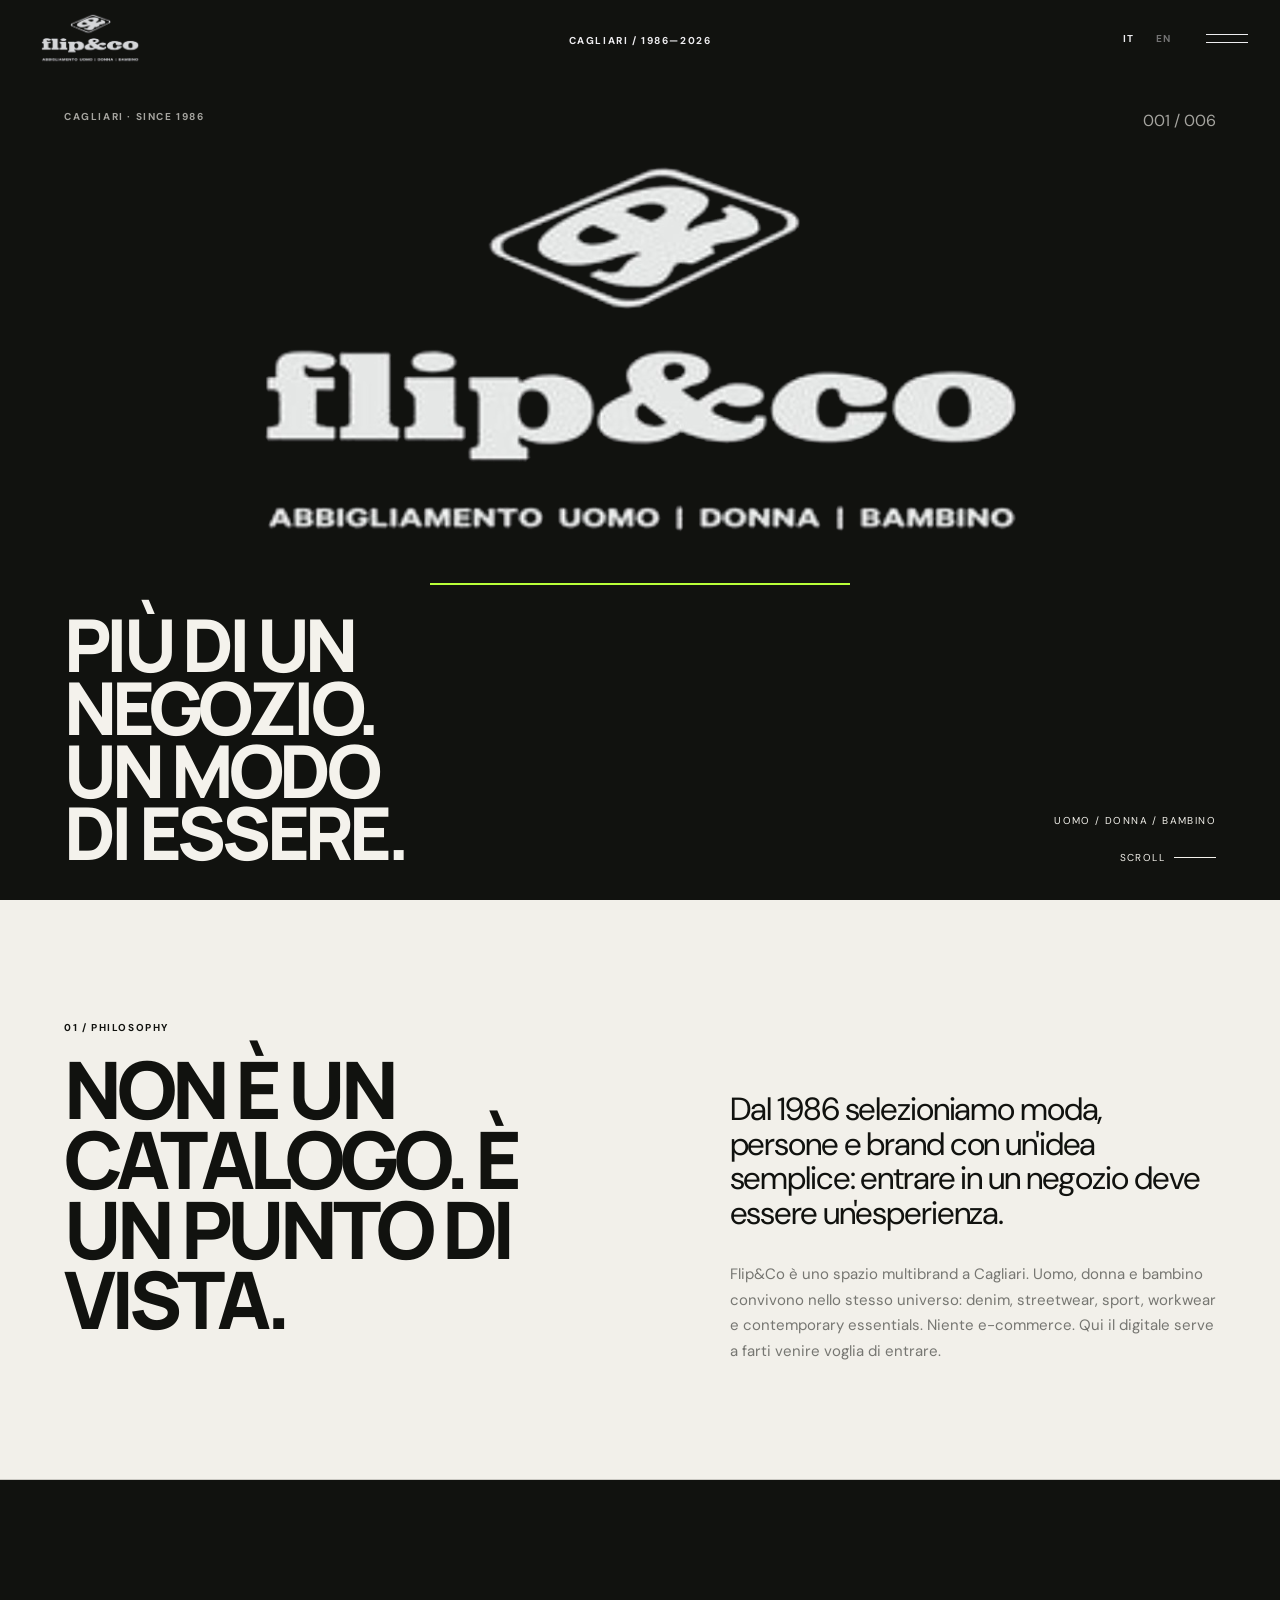
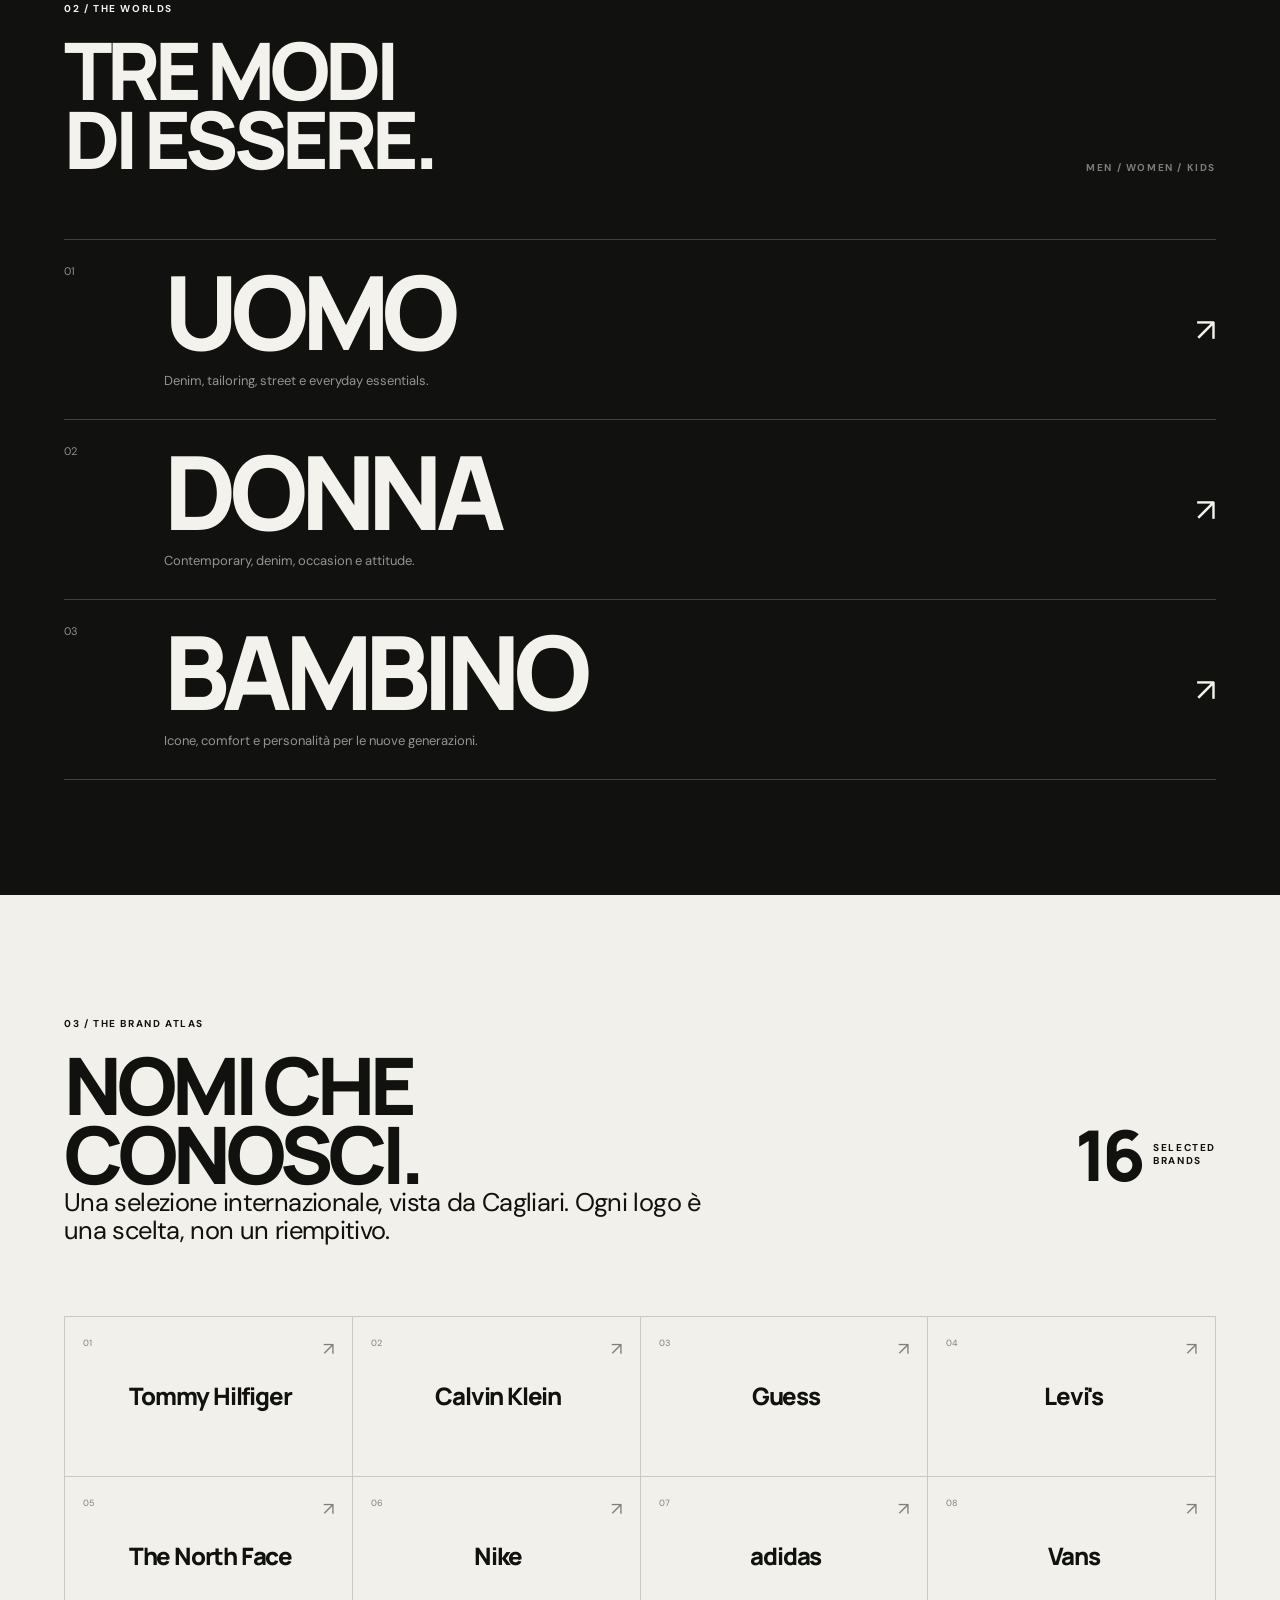
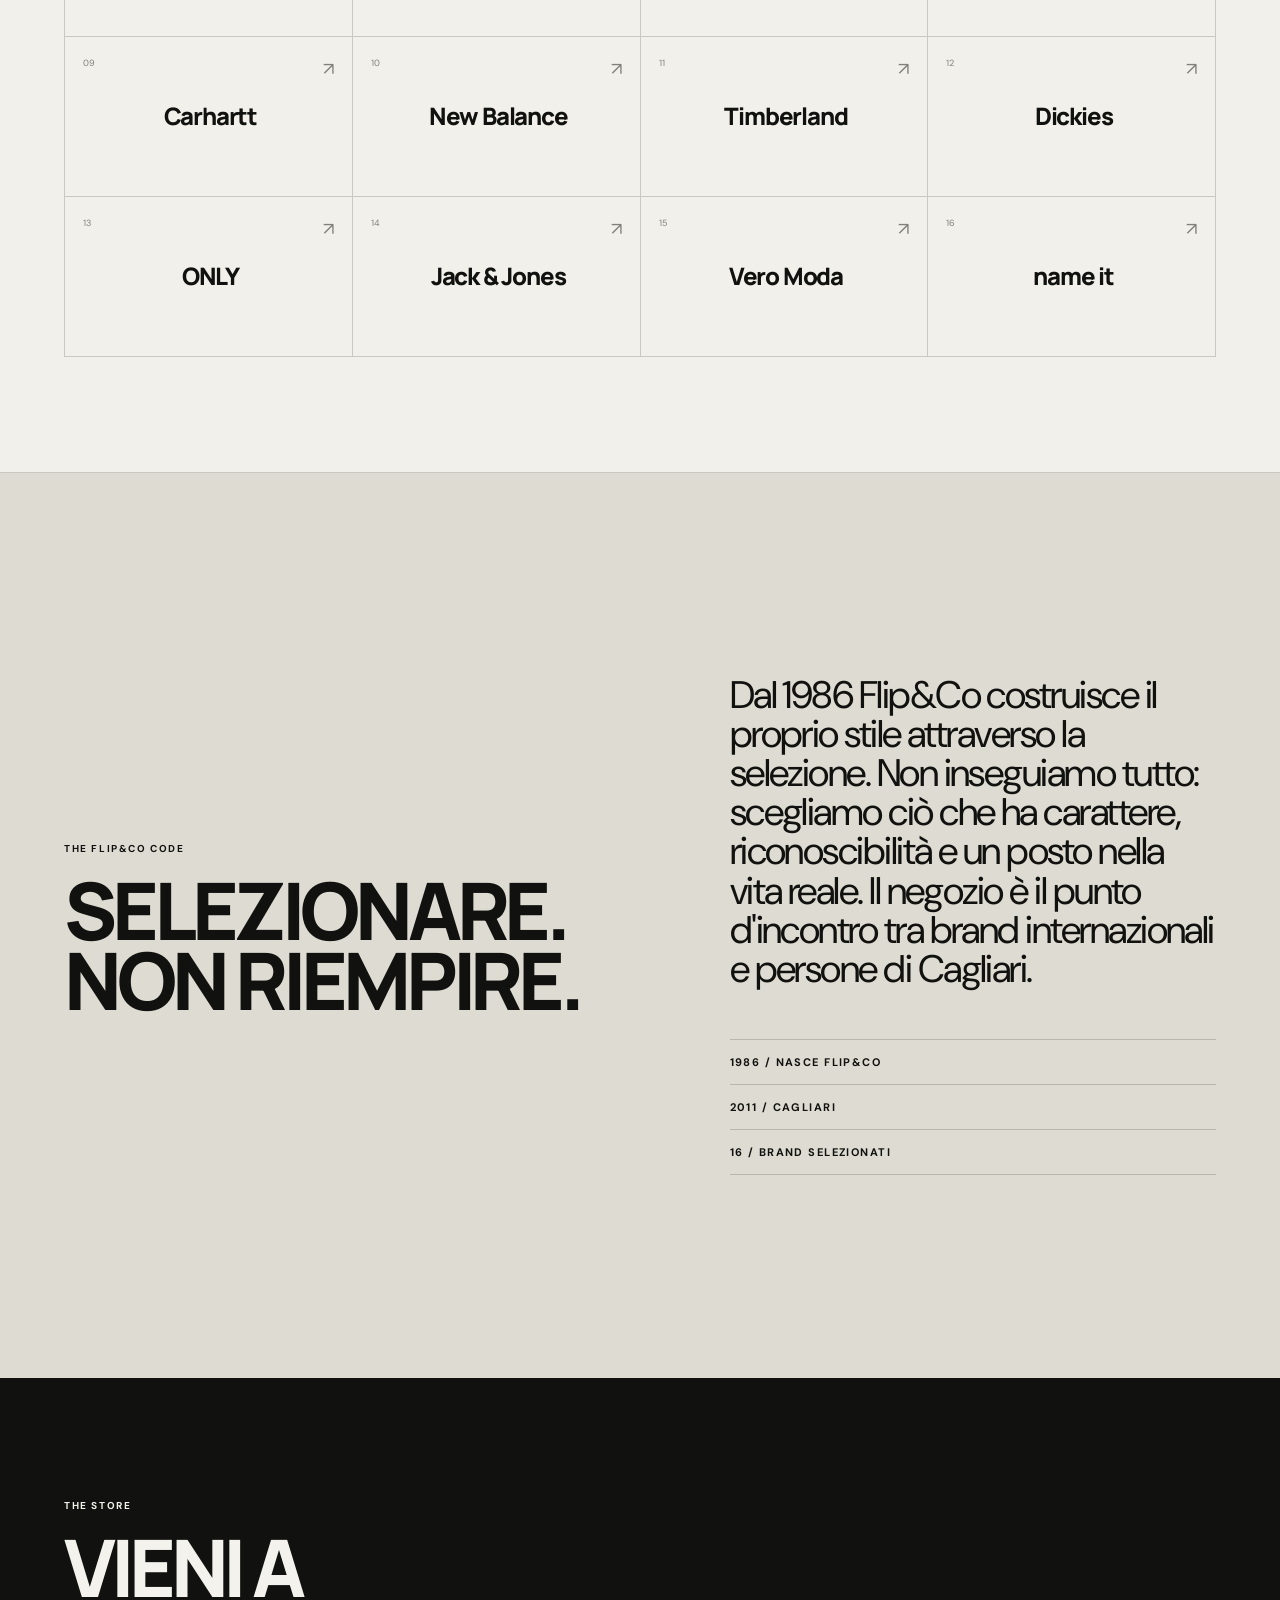
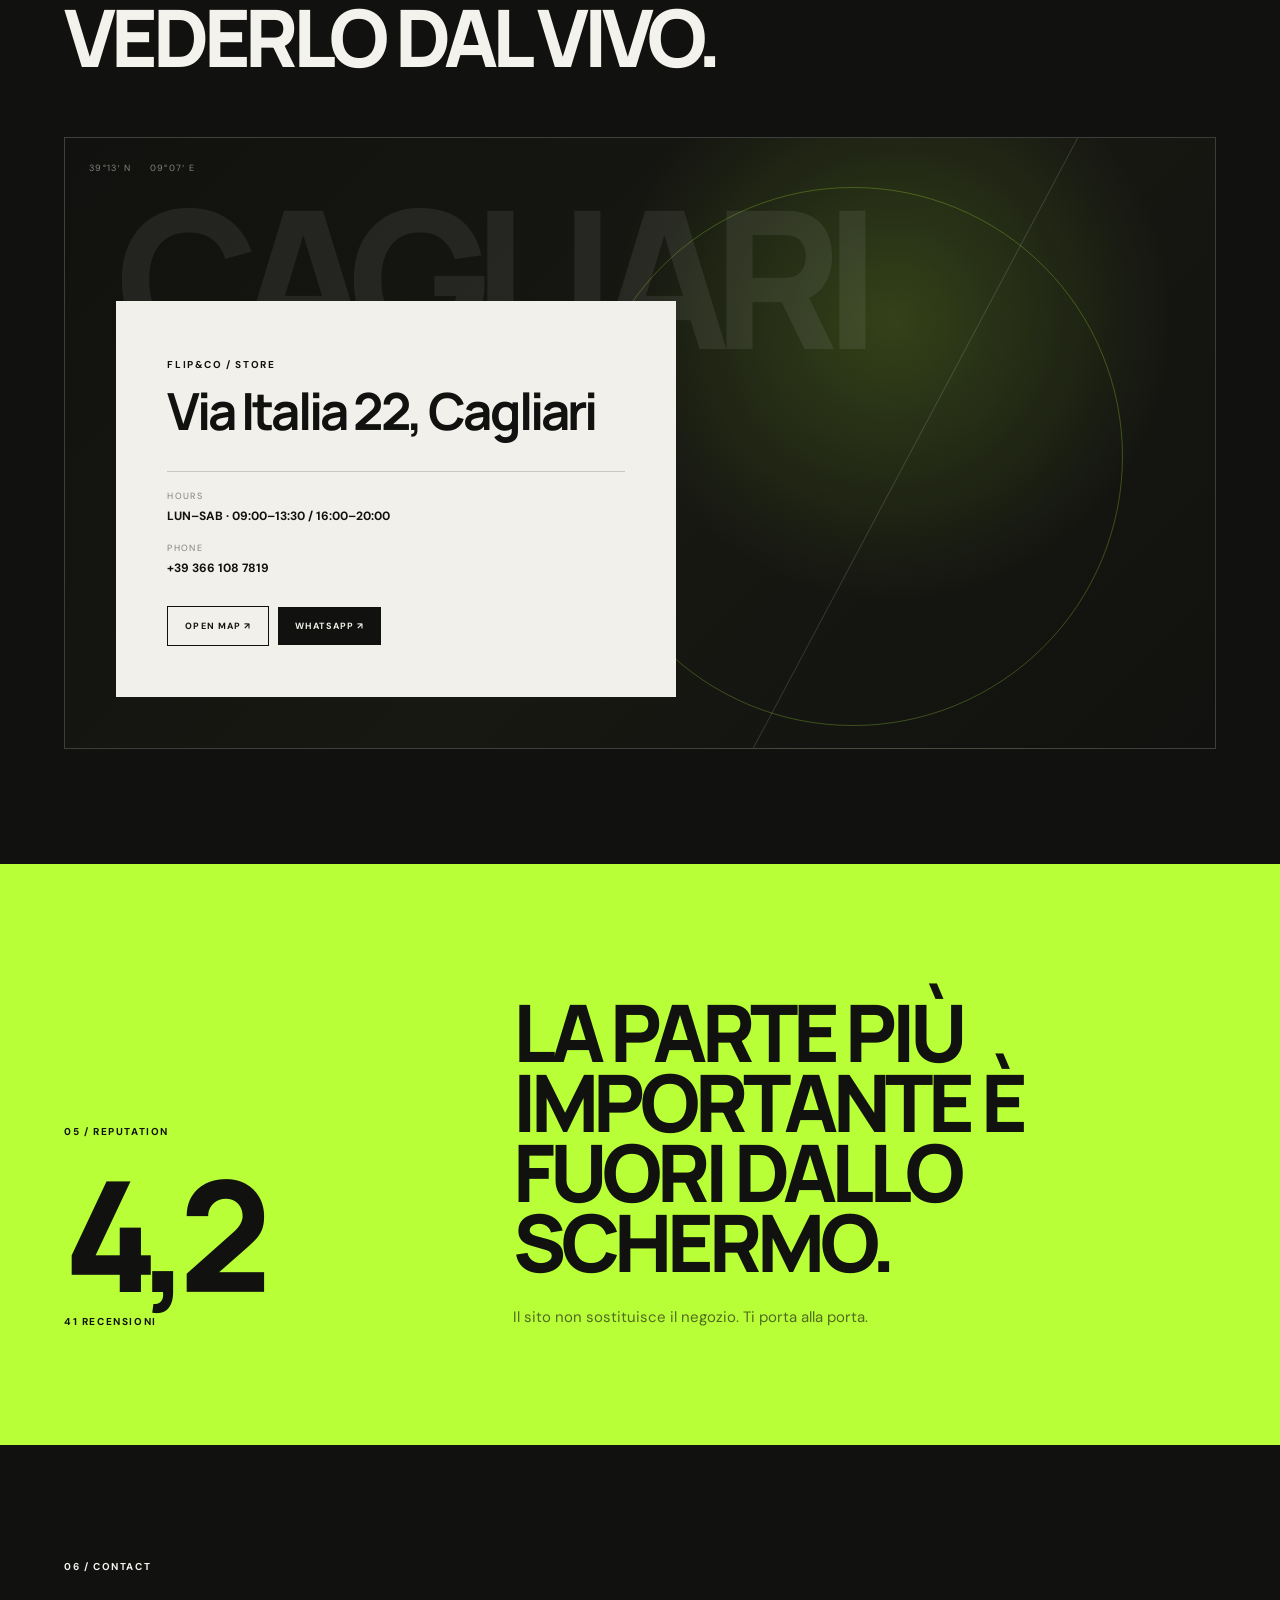
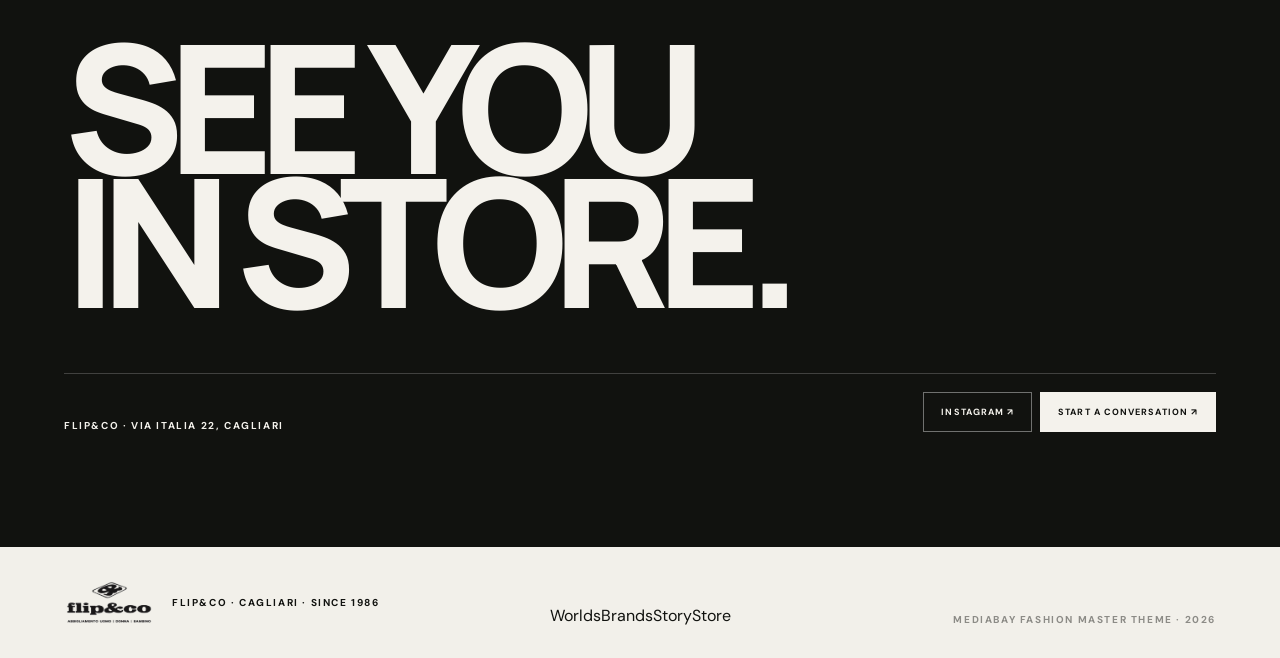
==== index.html @ 7abc9bfe "Add files via upload" ====
<!doctype html>
<html lang="it">
<head>
<meta charset="utf-8">
<meta name="viewport" content="width=device-width,initial-scale=1,viewport-fit=cover">
<meta name="theme-color" content="#f2f0ea">
<title>Flip&Co — Cagliari · Since 1986</title>
<meta name="description" content="Flip&Co — multibrand fashion store in Cagliari. Uomo, donna, bambino. Since 1986.">
<link rel="preconnect" href="https://fonts.googleapis.com">
<link rel="preconnect" href="https://fonts.gstatic.com" crossorigin>
<link href="https://fonts.googleapis.com/css2?family=DM+Sans:wght@400;500;600;700&family=Manrope:wght@400;500;600;700;800&display=swap" rel="stylesheet">
<link rel="stylesheet" href="style.css">
</head>
<body>
<div id="loader" aria-hidden="true"><img class="loaderLogo" src="assets/logo-transparent-cropped.png" alt="Flip&Co"><div class="loaderLine"><i></i></div></div>
<div class="progress" aria-hidden="true"><span></span></div>
<header class="site-header">
  <div class="header-inner">
    <a class="brandmark" href="#top" aria-label="Flip&Co"><img id="navLogo" src="" alt="Flip&Co"></a>
    <div class="header-center"><span class="micro">CAGLIARI / 1986—2026</span></div>
    <div class="header-actions">
      <div class="language"><button class="active">IT</button><button>EN</button></div>
      <button class="menu-button" id="menuButton" aria-label="Open menu"><span></span><span></span></button>
    </div>
  </div>
</header>
<div id="menuPanel" class="menu-panel" aria-hidden="true">
  <div class="menu-panel-inner">
    <span class="micro">NAVIGATION</span>
    <nav id="mobileNav"></nav>
    <div class="menu-meta"><span id="menuLocation"></span><a id="menuWhatsapp" target="_blank" rel="noopener">WHATSAPP ↗</a></div>
  </div>
</div>

<main id="top">
  <section class="hero">
    <div class="hero-gridline"></div>
    <div class="hero-top"><span id="heroKicker" class="micro"></span><span class="hero-index">001 / 006</span></div>
    <div class="hero-center"><img id="heroLogo" class="hero-logo" alt="Flip&Co"><div class="hero-rule"></div></div>
    <div class="hero-bottom"><div id="heroHeadline" class="hero-headline"></div><div class="hero-meta"><span id="heroMeta"></span><span class="scroll-cue">SCROLL <i></i></span></div></div>
  </section>

  <section class="intro section-pad reveal">
    <div class="intro-grid">
      <div><span class="micro">01 / PHILOSOPHY</span><h2 id="introTitle" class="display heading-reveal"></h2></div>
      <div class="intro-copy"><p id="introLead" class="lead"></p><p id="introBody" class="body-copy"></p></div>
    </div>
  </section>

  <section id="worlds" class="worlds section-pad">
    <div class="section-head reveal"><div><span class="micro">02 / THE WORLDS</span><h2 class="display heading-reveal">TRE MODI<br>DI ESSERE.</h2></div><span class="micro muted">MEN / WOMEN / KIDS</span></div>
    <div id="worldGrid" class="world-grid"></div>
  </section>

  <section id="brands" class="brand-section section-pad">
    <div class="brand-top reveal"><div><span class="micro">03 / THE BRAND ATLAS</span><h2 class="display heading-reveal">NOMI CHE<br>CONOSCI.</h2></div><div class="brand-note"><span class="brand-count">16</span><span class="micro">SELECTED<br>BRANDS</span></div></div>
    <p class="brand-intro reveal">Una selezione internazionale, vista da Cagliari. Ogni logo è una scelta, non un riempitivo.</p>
    <div id="brandGrid" class="brand-grid"></div>
  </section>

  <section id="story" class="story section-pad">
    <div class="story-grid">
      <div class="reveal"><span id="storyKicker" class="micro"></span><h2 id="storyTitle" class="display heading-reveal"></h2></div>
      <div class="story-copy reveal"><p id="storyBody" class="story-lead"></p><div id="storyFacts" class="story-facts"></div></div>
    </div>
  </section>

  <section id="store" class="store section-pad">
    <div class="section-head reveal"><div><span id="storeKicker" class="micro"></span><h2 id="storeTitle" class="display heading-reveal"></h2></div></div>
    <div class="store-stage reveal">
      <div class="store-coordinate"><span>39°13′ N</span><span>09°07′ E</span></div>
      <div class="store-word">CAGLIARI</div>
      <div class="store-card">
        <span class="micro">FLIP&CO / STORE</span><h3 id="storeAddress"></h3>
        <div class="facts"><div><span>HOURS</span><strong id="storeHours"></strong></div><div><span>PHONE</span><strong id="storePhone"></strong></div></div>
        <div class="store-actions"><a id="mapLink" target="_blank" rel="noopener" class="pill">OPEN MAP ↗</a><a id="waLink" target="_blank" rel="noopener" class="pill dark">WHATSAPP ↗</a></div>
      </div>
    </div>
  </section>

  <section class="review-band">
    <div class="section-pad review-grid"><div class="reveal"><span class="micro">05 / REPUTATION</span><div id="rating" class="rating"></div><span id="reviewCount" class="micro"></span></div><div class="reveal"><h2 id="reviewTitle" class="display heading-reveal"></h2><p id="reviewBody" class="body-copy light"></p></div></div>
  </section>

  <section id="contact" class="contact section-pad"><span class="micro reveal">06 / CONTACT</span><h2 id="contactTitle" class="contact-title heading-reveal"></h2><div class="contact-row reveal"><span id="contactMeta" class="micro"></span><div><a id="instagramLink" class="pill" target="_blank" rel="noopener">INSTAGRAM ↗</a><a id="contactWa" class="pill dark" target="_blank" rel="noopener">START A CONVERSATION ↗</a></div></div></section>
</main>
<footer><div class="section-pad footer-inner"><div><img id="footerLogo" alt="Flip&Co"><span class="micro">FLIP&CO · CAGLIARI · SINCE 1986</span></div><div class="footer-links"><a href="#worlds">Worlds</a><a href="#brands">Brands</a><a href="#story">Story</a><a href="#store">Store</a></div><span class="micro">MEDIA­BAY FASHION MASTER THEME · 2026</span></div></footer>
<script src="engine.js"></script>
</body>
</html>
---- style.css ----
:root{--bg:#f2f0ea;--paper:#f2f0ea;--ink:#11120f;--accent:#b8ff38;--line:rgba(17,18,15,.18);--muted:rgba(17,18,15,.55);--dark:#11120f}
*{box-sizing:border-box}html{scroll-behavior:smooth}body{margin:0;background:var(--bg);color:var(--ink);font-family:DM Sans,Arial,sans-serif;-webkit-font-smoothing:antialiased}body.lock{overflow:hidden}a{color:inherit;text-decoration:none}button{font:inherit;color:inherit;background:none;border:0}.micro{font-size:10px;letter-spacing:.16em;text-transform:uppercase;font-weight:700}.muted{opacity:.45}.section-pad{padding:clamp(72px,9vw,150px) clamp(20px,5vw,78px)}
.progress{position:fixed;z-index:100;left:0;top:0;width:100%;height:2px;background:transparent}.progress span{display:block;width:0;height:100%;background:var(--accent)}
#loader{position:fixed;inset:0;z-index:200;background:#11120f;color:#f4f2ec;display:flex;flex-direction:column;align-items:center;justify-content:center;transition:opacity .7s ease,visibility .7s}.loaded #loader{opacity:0;visibility:hidden;pointer-events:none}.loaderLogo{width:min(70vw,420px);max-height:24svh;object-fit:contain;filter:invert(1);display:block}.loaderLine{width:174px;height:2px;margin-top:34px;background:rgba(255,255,255,.16);overflow:hidden}.loaderLine i{display:block;width:0;height:100%;background:var(--accent);animation:load 1s ease forwards}@keyframes load{to{width:100%}}
.site-header{position:fixed;z-index:80;top:0;left:0;width:100%;mix-blend-mode:difference;color:#fff}.header-inner{height:76px;padding:0 clamp(20px,3vw,42px);display:grid;grid-template-columns:1fr auto 1fr;align-items:center}.brandmark{display:block;width:104px}.brandmark img{width:100%;height:auto;display:block;filter:invert(1)}.header-center{justify-self:center}.header-actions{justify-self:end;display:flex;align-items:center;gap:22px}.language{display:flex;gap:10px}.language button{font-size:10px;font-weight:700;letter-spacing:.12em;opacity:.45;cursor:pointer}.language button.active{opacity:1}.menu-button{width:42px;height:30px;display:flex;flex-direction:column;justify-content:center;gap:7px;cursor:pointer}.menu-button span{height:1px;width:42px;background:#fff;display:block}
.menu-panel{position:fixed;z-index:70;inset:0;background:var(--dark);color:#f4f2ec;transform:translateY(-100%);transition:transform .7s cubic-bezier(.77,0,.18,1);padding:110px clamp(24px,5vw,80px) 40px}.menu-panel.open{transform:translateY(0)}.menu-panel-inner{height:100%;display:flex;flex-direction:column}.menu-panel nav{display:flex;flex-direction:column;margin:auto 0}.menu-panel nav a{font-family:Manrope,sans-serif;font-size:clamp(38px,7vw,100px);line-height:.95;letter-spacing:-.055em;font-weight:700;padding:7px 0}.menu-meta{display:flex;justify-content:space-between;align-items:end;border-top:1px solid rgba(255,255,255,.18);padding-top:18px;font-size:11px}.menu-meta a{font-weight:700;letter-spacing:.12em}
.hero{min-height:100svh;background:#11120f;color:#f4f2ec;position:relative;overflow:hidden;padding:110px clamp(20px,5vw,78px) 36px;display:flex;flex-direction:column;justify-content:space-between}.hero-gridline{position:absolute;inset:0;pointer-events:none;background:linear-gradient(to right,transparent calc(50% - .5px),rgba(255,255,255,.08) 50%,transparent calc(50% + .5px))}.hero-top,.hero-bottom{position:relative;z-index:2;display:flex;justify-content:space-between;align-items:flex-start}.hero-top .micro,.hero-index{opacity:.65}.hero-center{position:relative;z-index:2;display:flex;flex-direction:column;align-items:center;justify-content:center;flex:1}.hero-logo{width:min(76vw,760px);max-height:42svh;object-fit:contain;display:block;filter:invert(1);transform:scale(1.12)}.hero-rule{width:min(420px,52vw);height:2px;background:var(--accent);margin-top:clamp(28px,5vh,55px)}.hero-bottom{align-items:flex-end;gap:30px}.hero-headline{font-family:Manrope,sans-serif;font-weight:800;font-size:clamp(34px,5.7vw,86px);letter-spacing:-.065em;line-height:.86;max-width:850px}.hero-headline span{display:block}.hero-meta{display:flex;flex-direction:column;align-items:flex-end;gap:24px;font-size:10px;letter-spacing:.14em}.scroll-cue{display:flex;align-items:center;gap:9px}.scroll-cue i{width:42px;height:1px;background:currentColor;display:block}
.display{font-family:Manrope,sans-serif;font-size:clamp(40px,6.2vw,96px);line-height:.88;letter-spacing:-.065em;margin:18px 0 0;font-weight:800}.intro{border-bottom:1px solid var(--line)}.intro-grid,.story-grid{display:grid;grid-template-columns:1.05fr .95fr;gap:clamp(50px,10vw,180px)}.intro-copy{padding-top:clamp(30px,6vw,80px)}.lead{font-size:clamp(22px,2.5vw,36px);line-height:1.08;letter-spacing:-.035em;margin:0 0 32px;max-width:650px}.body-copy{font-size:15px;line-height:1.7;max-width:590px;color:var(--muted);margin:0}.section-head{display:flex;justify-content:space-between;align-items:flex-end;gap:30px;margin-bottom:65px}
.worlds{background:#11120f;color:#f4f2ec}.worlds .section-head .muted{color:#fff}.world-grid{border-top:1px solid rgba(255,255,255,.2)}.world-card{display:grid;grid-template-columns:100px 1fr 60px;align-items:center;min-height:180px;border-bottom:1px solid rgba(255,255,255,.2);transition:background .4s,color .4s,padding .4s;position:relative}.world-card:hover{background:var(--accent);color:var(--ink);padding:0 28px}.world-number{font-size:11px;opacity:.55;align-self:start;padding-top:24px}.world-card h3{font-family:Manrope,sans-serif;font-size:clamp(48px,8vw,126px);line-height:.82;letter-spacing:-.07em;margin:0;font-weight:800}.world-card p{max-width:470px;margin:18px 0 0;color:rgba(244,242,236,.58);font-size:13px}.world-card:hover p{color:rgba(17,18,15,.62)}.world-arrow{font-size:32px;justify-self:end}
.brand-section{background:var(--bg);border-bottom:1px solid var(--line)}.brand-top{display:flex;justify-content:space-between;align-items:flex-end;gap:30px}.brand-note{display:flex;gap:12px;align-items:center}.brand-count{font-family:Manrope;font-size:70px;line-height:1;font-weight:800;letter-spacing:-.07em}.brand-intro{font-size:clamp(20px,2vw,28px);line-height:1.1;letter-spacing:-.025em;max-width:650px;margin:0 0 70px}.brand-grid{display:grid;grid-template-columns:repeat(4,1fr);border-top:1px solid var(--line);border-left:1px solid var(--line)}.brand-item{min-height:160px;border-right:1px solid var(--line);border-bottom:1px solid var(--line);padding:20px 18px;display:grid;grid-template-columns:26px 1fr 22px;align-items:center;gap:10px;transition:background .35s,color .35s;overflow:hidden}.brand-item:hover{background:#11120f;color:#f4f2ec}.brand-number,.brand-arrow{font-size:9px;opacity:.5;align-self:start}.brand-arrow{justify-self:end;font-size:18px}.brand-logo-wrap{height:90px;display:flex;align-items:center;justify-content:center;min-width:0}.brand-logo-wrap img{display:block;max-width:82%;max-height:58px;width:auto;height:auto}.brand-item:hover .brand-logo-wrap img{filter:invert(1)}.brand-fallback{display:none;font-family:Manrope;font-weight:800;font-size:24px;line-height:.9;text-align:center;letter-spacing:-.05em}.brand-logo-wrap.logo-fallback .brand-fallback{display:block}.brand-logo-wrap.logo-fallback img{display:none}
.story{background:#dedbd2}.story-grid{min-height:75svh;align-items:center}.story-lead{font-size:clamp(26px,3vw,48px);line-height:1.02;letter-spacing:-.04em;margin:0 0 50px;max-width:700px}.story-facts{border-top:1px solid var(--line)}.story-facts div{border-bottom:1px solid var(--line);padding:15px 0;font-size:11px;letter-spacing:.13em;font-weight:700}
.store{background:#11120f;color:#f4f2ec}.store-stage{min-height:68svh;border:1px solid rgba(255,255,255,.18);position:relative;overflow:hidden;display:flex;align-items:flex-end;padding:clamp(24px,4vw,60px);background:radial-gradient(circle at 72% 30%,rgba(184,255,56,.18),transparent 30%),linear-gradient(135deg,#11120f 0%,#171812 55%,#11120f 100%)}.store-stage:before,.store-stage:after{content:"";position:absolute;pointer-events:none}.store-stage:before{width:42vw;height:42vw;max-width:560px;max-height:560px;border:1px solid rgba(184,255,56,.25);border-radius:50%;right:8%;top:8%}.store-stage:after{width:1px;height:120%;background:rgba(255,255,255,.14);right:26%;top:-10%;transform:rotate(28deg)}.store-coordinate{position:absolute;top:24px;left:24px;display:flex;gap:18px;color:rgba(244,242,236,.5);font-size:9px;letter-spacing:.15em}.store-word{position:absolute;left:clamp(20px,4vw,60px);top:10%;font-family:Manrope;font-size:clamp(80px,15vw,230px);font-weight:800;letter-spacing:-.09em;line-height:.8;color:rgba(244,242,236,.08)}.store-card{position:relative;z-index:2;background:var(--bg);color:var(--ink);width:min(560px,100%);padding:clamp(26px,4vw,54px)}.store-card h3{font-family:Manrope;font-size:clamp(34px,4vw,56px);letter-spacing:-.055em;line-height:.92;margin:14px 0 36px}.facts{display:grid;gap:18px;border-top:1px solid var(--line);padding-top:18px}.facts div{display:flex;flex-direction:column;gap:6px}.facts span{font-size:9px;letter-spacing:.15em;opacity:.5}.facts strong{font-size:12px}.store-actions{display:flex;flex-wrap:wrap;gap:8px;margin-top:30px}.pill{display:inline-flex;align-items:center;justify-content:center;border:1px solid currentColor;padding:13px 17px;font-size:9px;font-weight:700;letter-spacing:.12em;transition:background .25s,color .25s}.pill:hover{background:var(--ink);color:var(--bg)}.pill.dark{background:var(--ink);color:var(--bg)}.pill.dark:hover{background:var(--accent);color:var(--ink)}
.review-band{background:var(--accent);color:var(--ink)}.review-grid{display:grid;grid-template-columns:.7fr 1.3fr;gap:70px;align-items:end}.rating{font-family:Manrope;font-weight:800;font-size:clamp(80px,12vw,180px);line-height:.78;letter-spacing:-.08em;margin:34px 0 15px}.review-band .display{max-width:850px}.review-band .body-copy{color:rgba(17,18,15,.62);margin-top:28px}
.contact{background:#11120f;color:#f4f2ec;min-height:78svh;display:flex;flex-direction:column}.contact-title{font-family:Manrope;font-size:clamp(70px,14vw,220px);line-height:.75;letter-spacing:-.09em;font-weight:800;margin:auto 0}.contact-row{display:flex;justify-content:space-between;gap:30px;align-items:flex-end;border-top:1px solid rgba(255,255,255,.2);padding-top:18px}.contact-row>div{display:flex;gap:8px;flex-wrap:wrap}.contact .pill{border-color:rgba(255,255,255,.4)}.contact .pill:hover{background:var(--accent);color:var(--ink);border-color:var(--accent)}.contact .pill.dark{background:#f4f2ec;color:#11120f;border-color:#f4f2ec}.contact .pill.dark:hover{background:var(--accent);border-color:var(--accent)}
footer{background:var(--bg);color:var(--ink)}.footer-inner{padding-top:32px;padding-bottom:32px;display:grid;grid-template-columns:1fr auto 1fr;gap:30px;align-items:end}.footer-inner>div:first-child{display:flex;align-items:center;gap:18px}.footer-inner img{width:90px;height:auto}.footer-inner>div:last-child{display:flex;gap:18px}.footer-inner>span{justify-self:end;opacity:.45}
.reveal{opacity:0;transform:translateY(24px);transition:opacity .8s ease,transform .8s cubic-bezier(.22,1,.36,1)}.reveal.is-visible{opacity:1;transform:none}.heading-reveal{opacity:0;transform:translateY(35px);transition:opacity .9s ease .08s,transform .9s cubic-bezier(.22,1,.36,1)}.heading-reveal.is-visible{opacity:1;transform:none}
@media(max-width:800px){.header-inner{height:64px}.header-center{display:none}.brandmark{width:78px}.hero{padding-top:88px}.hero-logo{width:min(88vw,600px);max-height:32svh;transform:scale(1.15)}.hero-bottom{display:block}.hero-headline{font-size:clamp(38px,12vw,76px);margin-bottom:28px}.hero-meta{align-items:flex-start;flex-direction:row;justify-content:space-between}.intro-grid,.story-grid,.review-grid{grid-template-columns:1fr;gap:48px}.display{font-size:clamp(48px,13vw,84px)}.section-head{margin-bottom:42px}.world-card{grid-template-columns:42px 1fr 30px;min-height:145px}.world-card:hover{padding:0 12px}.world-card h3{font-size:clamp(52px,18vw,100px)}.world-card p{font-size:12px;line-height:1.45;margin-top:13px}.brand-top{align-items:flex-start}.brand-count{font-size:52px}.brand-grid{grid-template-columns:repeat(2,1fr)}.brand-item{min-height:145px;padding:14px 12px}.brand-logo-wrap{height:74px}.brand-logo-wrap img{max-width:90%;max-height:45px}.brand-number{font-size:8px}.story{min-height:auto}.store-stage{min-height:72svh}.store-word{font-size:28vw;top:16%}.store-card h3{font-size:42px}.review-grid{gap:55px}.contact{min-height:76svh}.contact-title{font-size:24vw}.contact-row{align-items:flex-start;flex-direction:column}.footer-inner{grid-template-columns:1fr;align-items:start}.footer-inner>span{justify-self:start}.footer-inner>div:last-child{flex-wrap:wrap}.menu-panel nav a{font-size:16vw}}
@media(prefers-reduced-motion:reduce){html{scroll-behavior:auto}.reveal,.heading-reveal{transition:none;transform:none}.menu-panel{transition:none}}
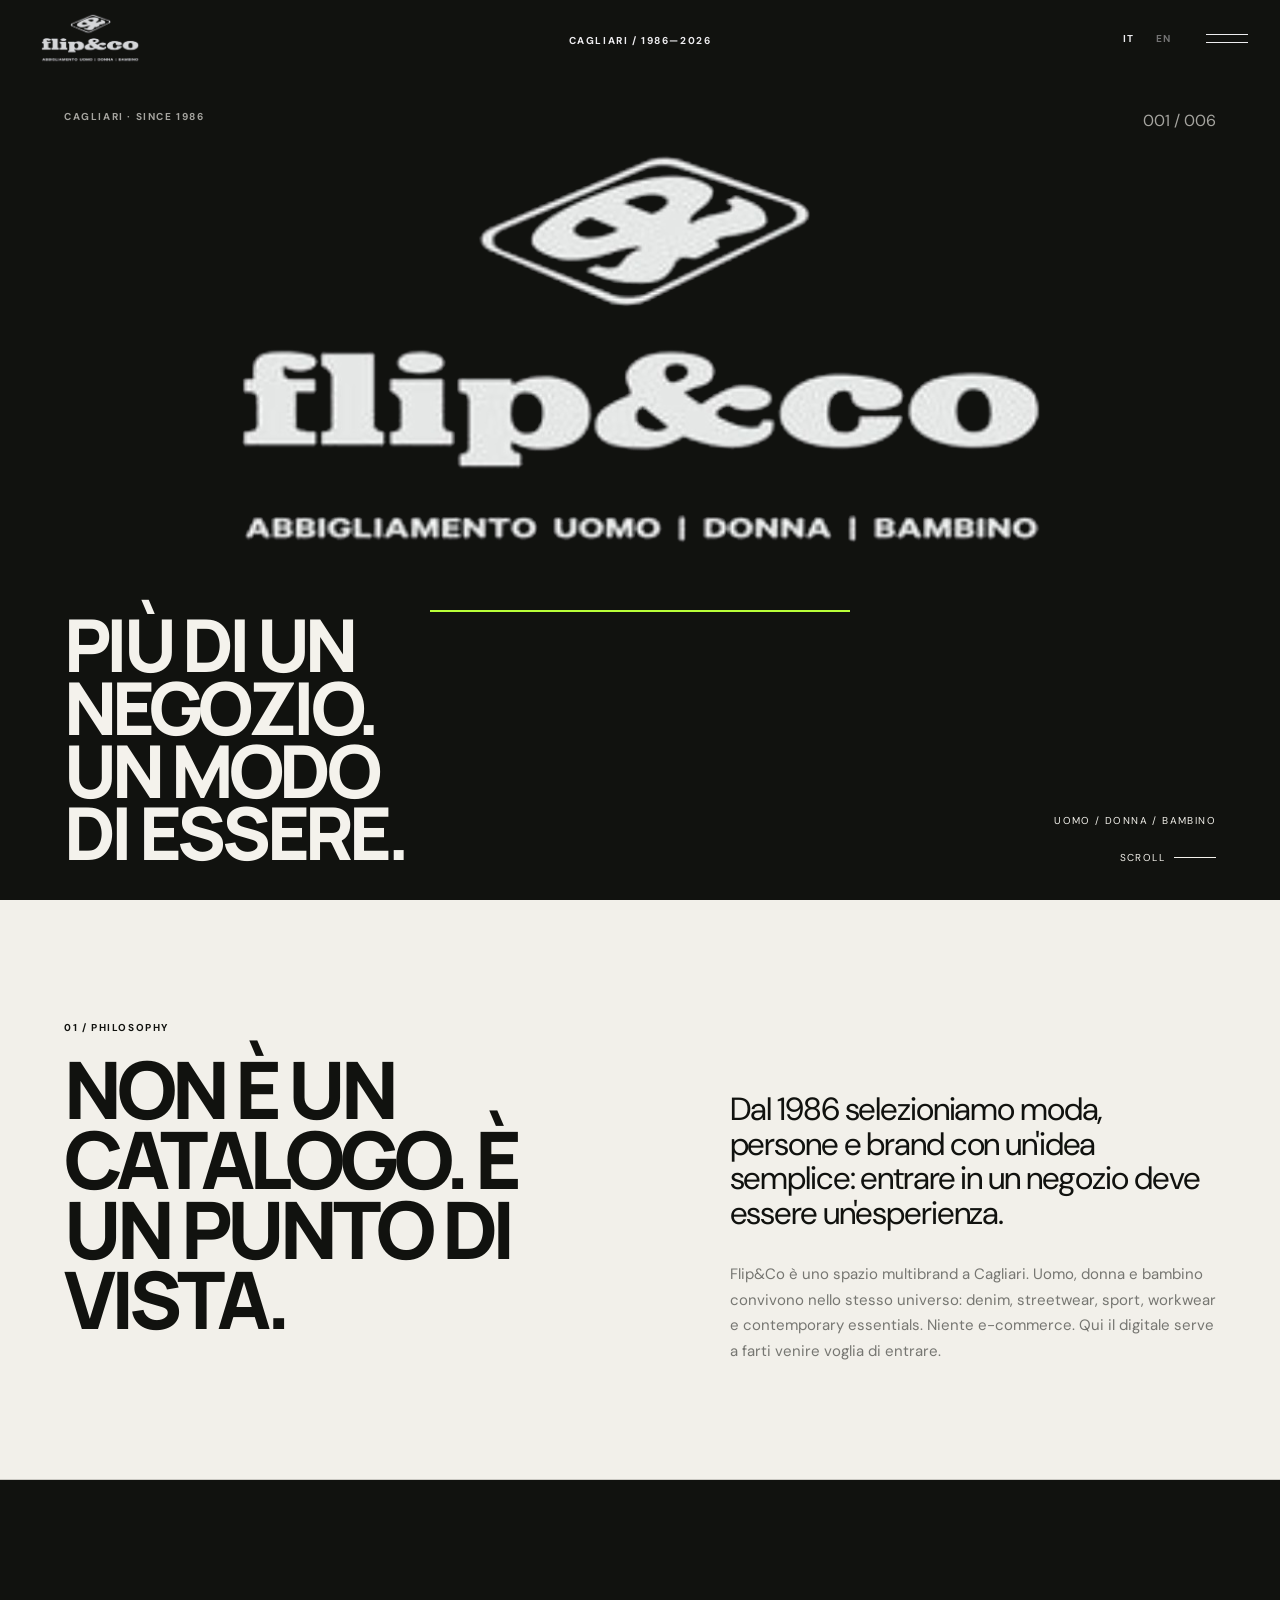
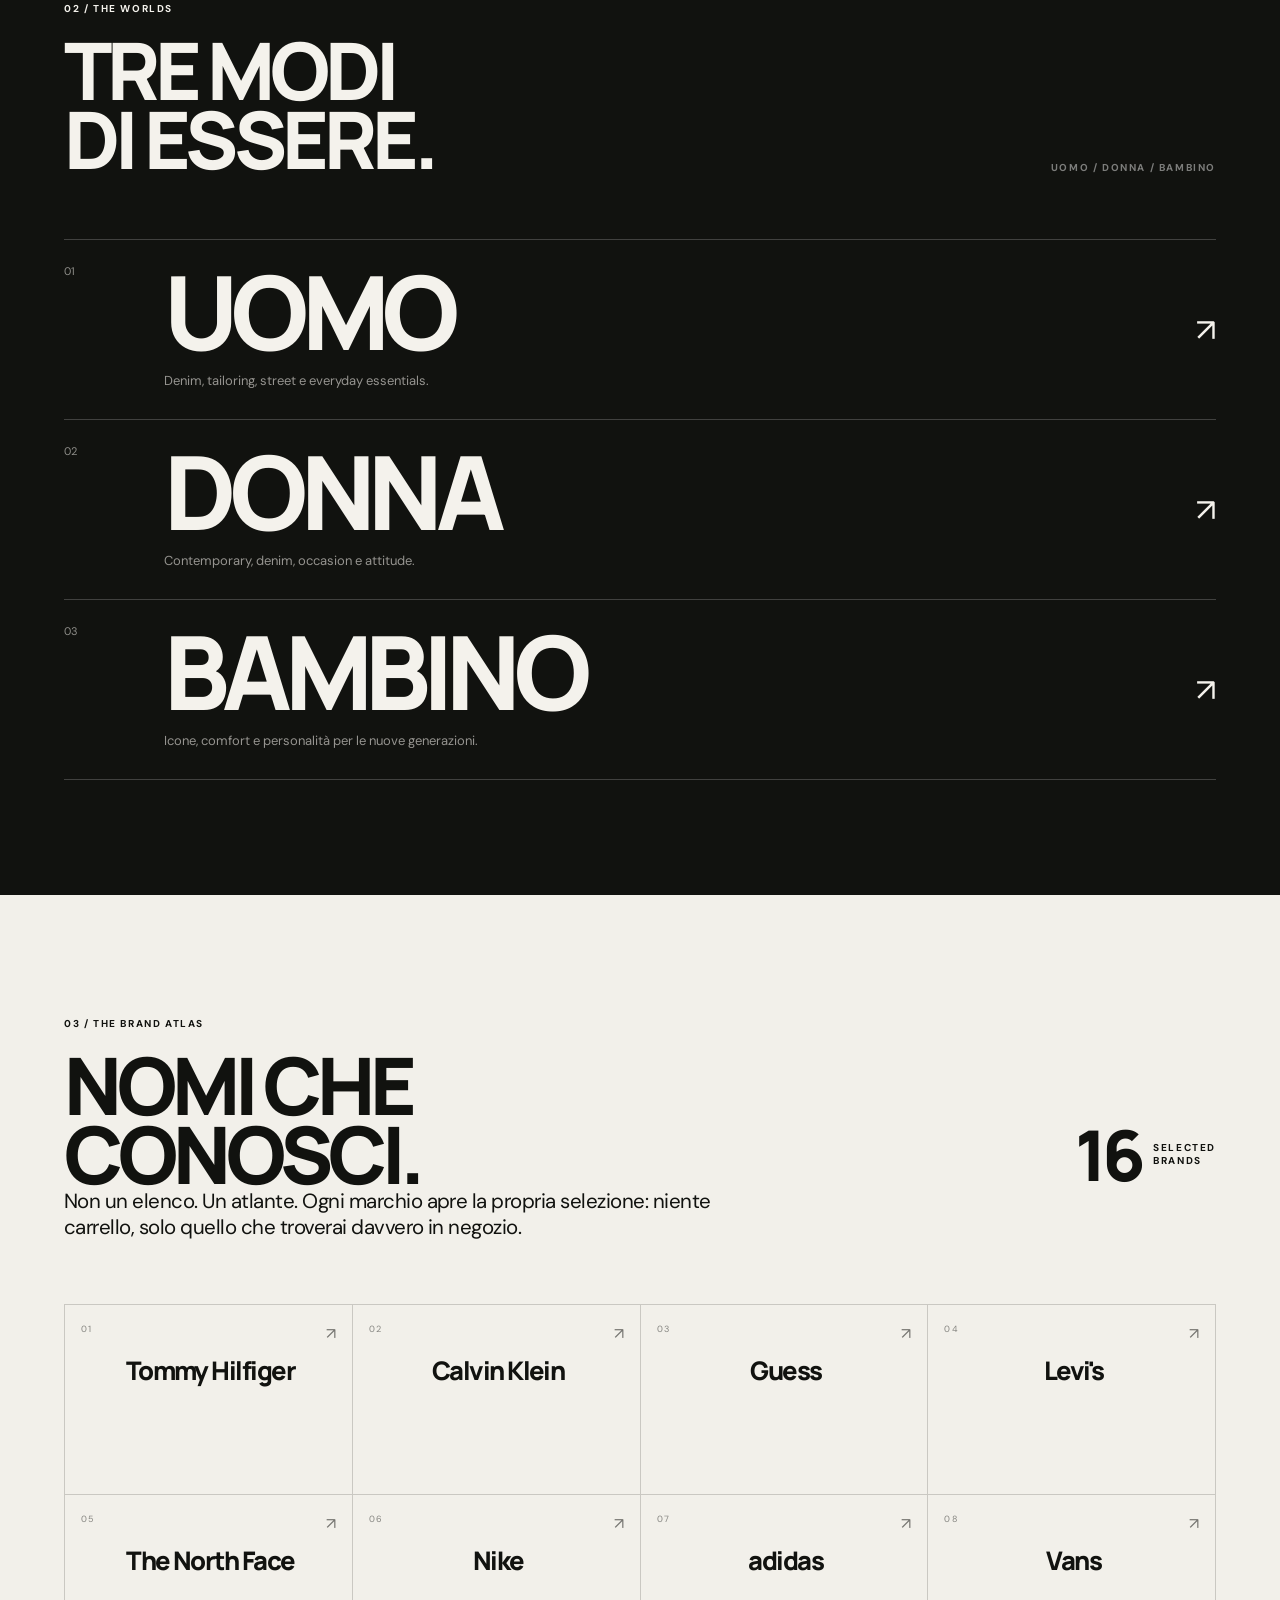
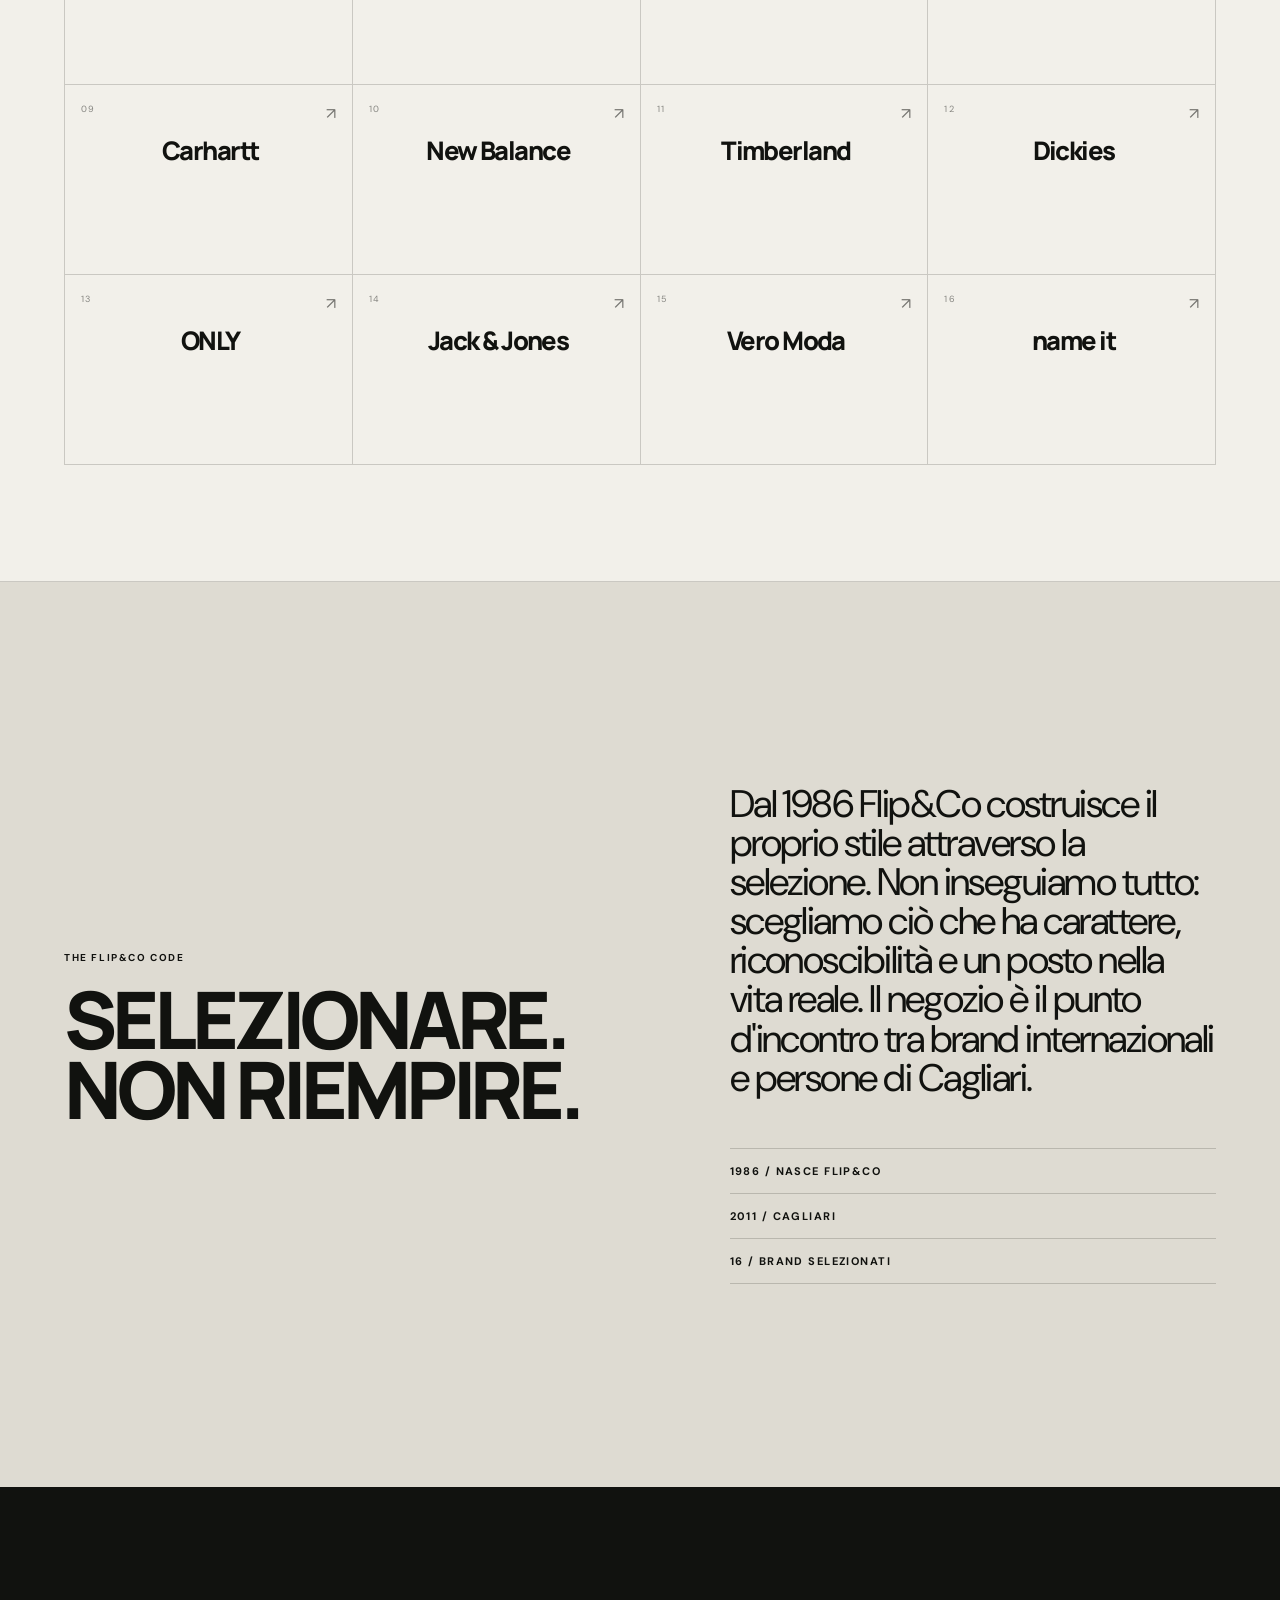
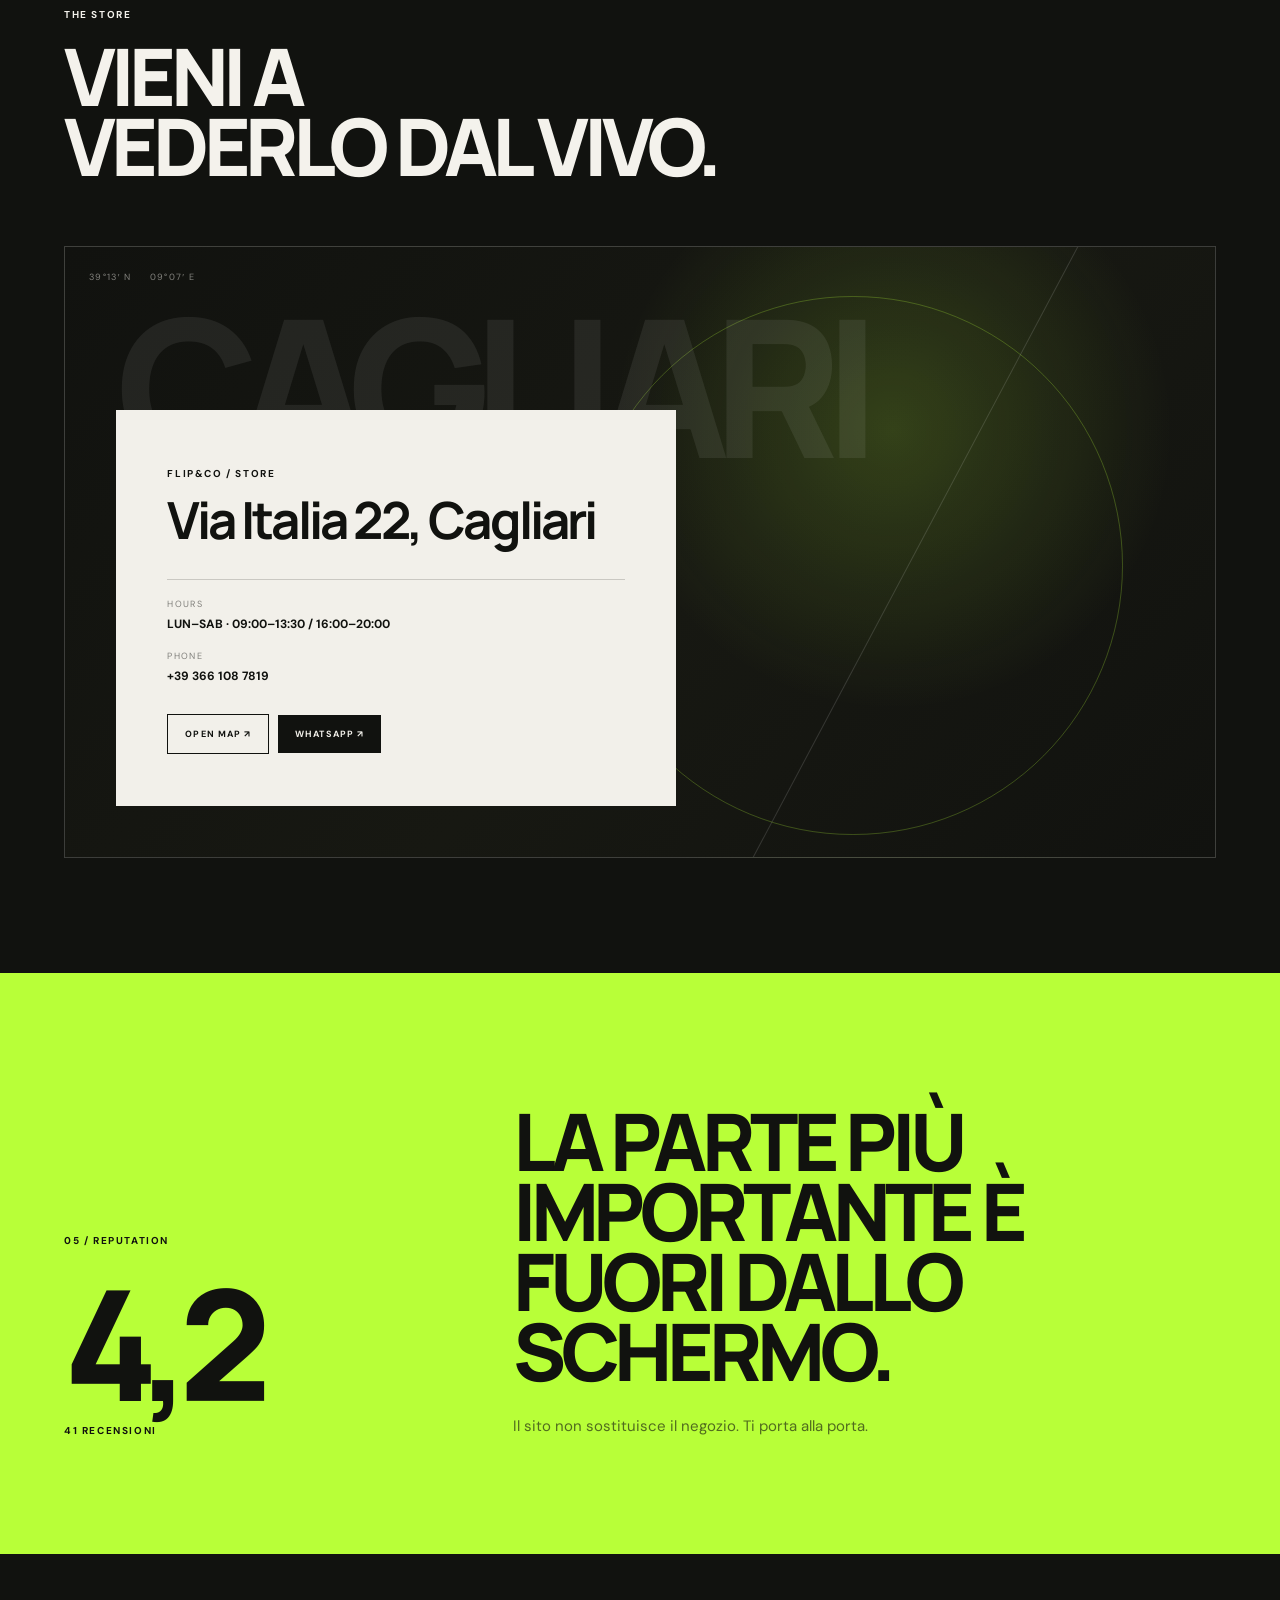
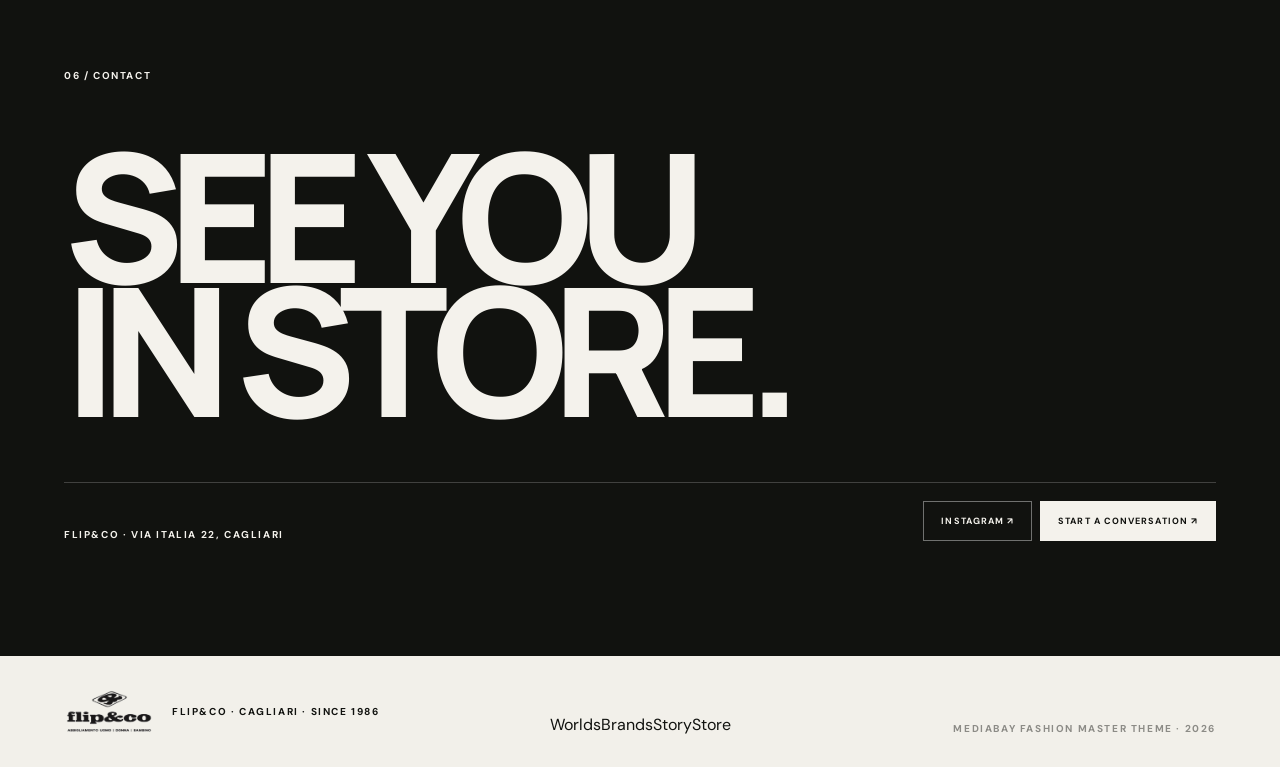
==== commit 5d6625e6: "Add files via upload" ====
--- a/index.html
+++ b/index.html
@@ -48,13 +48,13 @@
   </section>
 
   <section id="worlds" class="worlds section-pad">
-    <div class="section-head reveal"><div><span class="micro">02 / THE WORLDS</span><h2 class="display heading-reveal">TRE MODI<br>DI ESSERE.</h2></div><span class="micro muted">MEN / WOMEN / KIDS</span></div>
+    <div class="section-head reveal"><div><span class="micro">02 / THE WORLDS</span><h2 class="display heading-reveal">TRE MODI<br>DI ESSERE.</h2></div><span class="micro muted">UOMO / DONNA / BAMBINO</span></div>
     <div id="worldGrid" class="world-grid"></div>
   </section>
 
   <section id="brands" class="brand-section section-pad">
-    <div class="brand-top reveal"><div><span class="micro">03 / THE BRAND ATLAS</span><h2 class="display heading-reveal">NOMI CHE<br>CONOSCI.</h2></div><div class="brand-note"><span class="brand-count">16</span><span class="micro">SELECTED<br>BRANDS</span></div></div>
-    <p class="brand-intro reveal">Una selezione internazionale, vista da Cagliari. Ogni logo è una scelta, non un riempitivo.</p>
+    <div class="brand-top reveal"><div><span class="micro">03 / THE BRAND ATLAS</span><h2 class="display heading-reveal">NOMI CHE<br>CONOSCI.</h2></div><div class="brand-note"><span id="brandCount" class="brand-count">16</span><span class="micro">SELECTED<br>BRANDS</span></div></div>
+    <p class="brand-intro reveal">Non un elenco. Un atlante. Ogni marchio apre la propria selezione: niente carrello, solo quello che troverai davvero in negozio.</p>
     <div id="brandGrid" class="brand-grid"></div>
   </section>
 
--- a/style.css
+++ b/style.css
@@ -16,3 +16,16 @@
 .reveal{opacity:0;transform:translateY(24px);transition:opacity .8s ease,transform .8s cubic-bezier(.22,1,.36,1)}.reveal.is-visible{opacity:1;transform:none}.heading-reveal{opacity:0;transform:translateY(35px);transition:opacity .9s ease .08s,transform .9s cubic-bezier(.22,1,.36,1)}.heading-reveal.is-visible{opacity:1;transform:none}
 @media(max-width:800px){.header-inner{height:64px}.header-center{display:none}.brandmark{width:78px}.hero{padding-top:88px}.hero-logo{width:min(88vw,600px);max-height:32svh;transform:scale(1.15)}.hero-bottom{display:block}.hero-headline{font-size:clamp(38px,12vw,76px);margin-bottom:28px}.hero-meta{align-items:flex-start;flex-direction:row;justify-content:space-between}.intro-grid,.story-grid,.review-grid{grid-template-columns:1fr;gap:48px}.display{font-size:clamp(48px,13vw,84px)}.section-head{margin-bottom:42px}.world-card{grid-template-columns:42px 1fr 30px;min-height:145px}.world-card:hover{padding:0 12px}.world-card h3{font-size:clamp(52px,18vw,100px)}.world-card p{font-size:12px;line-height:1.45;margin-top:13px}.brand-top{align-items:flex-start}.brand-count{font-size:52px}.brand-grid{grid-template-columns:repeat(2,1fr)}.brand-item{min-height:145px;padding:14px 12px}.brand-logo-wrap{height:74px}.brand-logo-wrap img{max-width:90%;max-height:45px}.brand-number{font-size:8px}.story{min-height:auto}.store-stage{min-height:72svh}.store-word{font-size:28vw;top:16%}.store-card h3{font-size:42px}.review-grid{gap:55px}.contact{min-height:76svh}.contact-title{font-size:24vw}.contact-row{align-items:flex-start;flex-direction:column}.footer-inner{grid-template-columns:1fr;align-items:start}.footer-inner>span{justify-self:start}.footer-inner>div:last-child{flex-wrap:wrap}.menu-panel nav a{font-size:16vw}}
 @media(prefers-reduced-motion:reduce){html{scroll-behavior:auto}.reveal,.heading-reveal{transition:none;transform:none}.menu-panel{transition:none}}
+
+/* V3 — editorial refinement + brand collection pages */
+.hero-logo{width:min(90vw,980px);max-height:48svh;transform:scale(1.04)}
+.brand-section{overflow:hidden}.brand-intro{max-width:720px;font-size:clamp(16px,1.6vw,21px);line-height:1.25;letter-spacing:-.025em;margin:0 0 clamp(34px,5vw,68px)}
+.brand-grid{grid-template-columns:repeat(4,minmax(0,1fr));border-top:1px solid var(--line);border-left:1px solid var(--line)}
+.brand-item{min-width:0;min-height:190px;padding:18px 16px;display:grid;grid-template-rows:auto 1fr auto;gap:8px;border-right:1px solid var(--line);border-bottom:1px solid var(--line);position:relative;overflow:hidden;transition:background .35s ease,color .35s ease,transform .35s ease}.brand-item:hover{background:var(--ink);color:var(--bg);transform:translateY(-2px)}
+.brand-number{font-size:9px;letter-spacing:.16em;opacity:.48}.brand-logo-wrap{min-width:0;height:94px;display:flex;align-items:center;justify-content:center;padding:8px}.brand-logo-wrap img{display:block;width:auto;max-width:88%;height:auto;max-height:66px;object-fit:contain;transition:filter .35s ease,transform .35s ease}.brand-item:hover .brand-logo-wrap img{filter:invert(1);transform:scale(1.04)}.brand-fallback{font-family:Manrope;font-weight:800;font-size:clamp(20px,2vw,34px);letter-spacing:-.06em;text-align:center}.brand-arrow{justify-self:end;font-size:16px;opacity:.55}.brand-name-hidden{position:absolute;left:-9999px}.logo-fallback .brand-fallback{display:block}.logo-fallback img{display:none!important}
+.section-head{gap:40px}.display{overflow-wrap:anywhere;word-break:normal}.hero-headline{max-width:760px;overflow-wrap:anywhere}.contact-title{max-width:100%;overflow-wrap:anywhere}
+.solid-header{mix-blend-mode:normal;color:#f4f2ec;background:#11120f}.solid-header .brandmark img{filter:invert(1)}.back-link{font-size:10px;font-weight:700;letter-spacing:.14em}
+.brand-page{background:var(--bg);color:var(--ink)}.brand-hero{min-height:86svh;background:#11120f;color:#f4f2ec;padding:112px clamp(20px,5vw,78px) 34px;display:flex;flex-direction:column;justify-content:space-between}.brand-hero-top,.brand-hero-bottom{display:flex;justify-content:space-between;gap:20px}.brand-hero-main{flex:1;display:flex;flex-direction:column;justify-content:center;align-items:center;text-align:center}.brand-logo-large{width:min(76vw,760px);height:min(32svh,310px);display:flex;align-items:center;justify-content:center}.brand-logo-large img{display:block;max-width:88%;max-height:82%;width:auto;height:auto;filter:invert(1)}.brand-tagline{margin-top:24px;font-size:clamp(11px,1.2vw,15px);letter-spacing:.18em;text-transform:uppercase;opacity:.62}.collection-intro-grid{display:grid;grid-template-columns:1fr 1fr;gap:clamp(50px,9vw,150px);align-items:end}.collection-intro .display{font-size:clamp(58px,9vw,150px);line-height:.78}.collection-intro .lead{font-family:Manrope;font-weight:700;font-size:clamp(24px,3vw,44px);line-height:.98;letter-spacing:-.045em;margin:0 0 24px}.collection-intro .body-copy{max-width:640px}.selection{background:#11120f;color:#f4f2ec}.selection .section-head{margin-bottom:52px}.selection-grid{border-top:1px solid rgba(255,255,255,.18);display:grid;grid-template-columns:repeat(3,1fr)}.selection-card{min-height:260px;border-right:1px solid rgba(255,255,255,.18);border-bottom:1px solid rgba(255,255,255,.18);padding:20px;display:flex;flex-direction:column;justify-content:space-between;transition:background .35s ease,color .35s ease}.selection-card:nth-child(3n){border-right:0}.selection-card:hover{background:var(--accent);color:var(--ink)}.selection-number{font-size:9px;letter-spacing:.15em;opacity:.55}.selection-card h3{font-family:Manrope;font-size:clamp(30px,4vw,64px);line-height:.88;letter-spacing:-.065em;margin:0 0 16px;text-transform:uppercase}.selection-card p{max-width:340px;color:rgba(244,242,236,.6);font-size:12px;line-height:1.45;margin:0}.selection-card:hover p{color:rgba(17,18,15,.65)}.selection-arrow{align-self:flex-end;font-size:18px;opacity:.6}.collection-statement{background:var(--accent);color:var(--ink)}.statement{font-family:Manrope;font-size:clamp(44px,7vw,108px);font-weight:800;line-height:.86;letter-spacing:-.075em;max-width:1250px;margin:48px 0 0}.brand-visit{background:var(--bg)}.visit-card{border:1px solid var(--line);padding:clamp(26px,5vw,70px);min-height:54svh;display:flex;flex-direction:column;justify-content:space-between;background:linear-gradient(135deg,var(--bg),#ebe8df)}.visit-card h2{font-family:Manrope;font-size:clamp(52px,9vw,150px);line-height:.78;letter-spacing:-.08em;margin:70px 0}.visit-bottom{border-top:1px solid var(--line);padding-top:18px;display:flex;justify-content:space-between;gap:20px;align-items:flex-end}.visit-bottom>div{display:flex;gap:8px;flex-wrap:wrap}
+@media(max-width:1000px){.brand-grid{grid-template-columns:repeat(3,minmax(0,1fr))}.selection-grid{grid-template-columns:1fr 1fr}.selection-card:nth-child(3n){border-right:1px solid rgba(255,255,255,.18)}.selection-card:nth-child(2n){border-right:0}.collection-intro-grid{gap:50px}}
+@media(max-width:800px){.hero-logo{width:94vw;max-height:38svh}.hero-headline{font-size:clamp(35px,10.5vw,68px);line-height:.88}.brand-grid{grid-template-columns:repeat(2,minmax(0,1fr))}.brand-item{min-height:160px}.brand-logo-wrap{height:76px}.brand-logo-wrap img{max-height:50px}.collection-intro-grid{grid-template-columns:1fr;gap:46px}.collection-intro .display{font-size:clamp(54px,15vw,100px)}.brand-hero{min-height:80svh;padding-top:90px}.brand-hero-top,.brand-hero-bottom{font-size:9px}.brand-logo-large{width:90vw;height:28svh}.selection-grid{grid-template-columns:1fr}.selection-card,.selection-card:nth-child(2n),.selection-card:nth-child(3n){border-right:0}.selection-card{min-height:205px}.visit-card h2{font-size:clamp(50px,14vw,92px);margin:55px 0}.visit-bottom{flex-direction:column;align-items:flex-start}.back-link{font-size:9px}}
+@media(max-width:430px){.hero-logo{width:96vw}.brand-grid{grid-template-columns:1fr 1fr}.brand-item{min-height:145px;padding:13px 10px}.brand-logo-wrap img{max-width:94%;max-height:42px}.brand-logo-large{height:24svh}.brand-tagline{font-size:9px}.display{font-size:clamp(44px,14vw,72px)}}
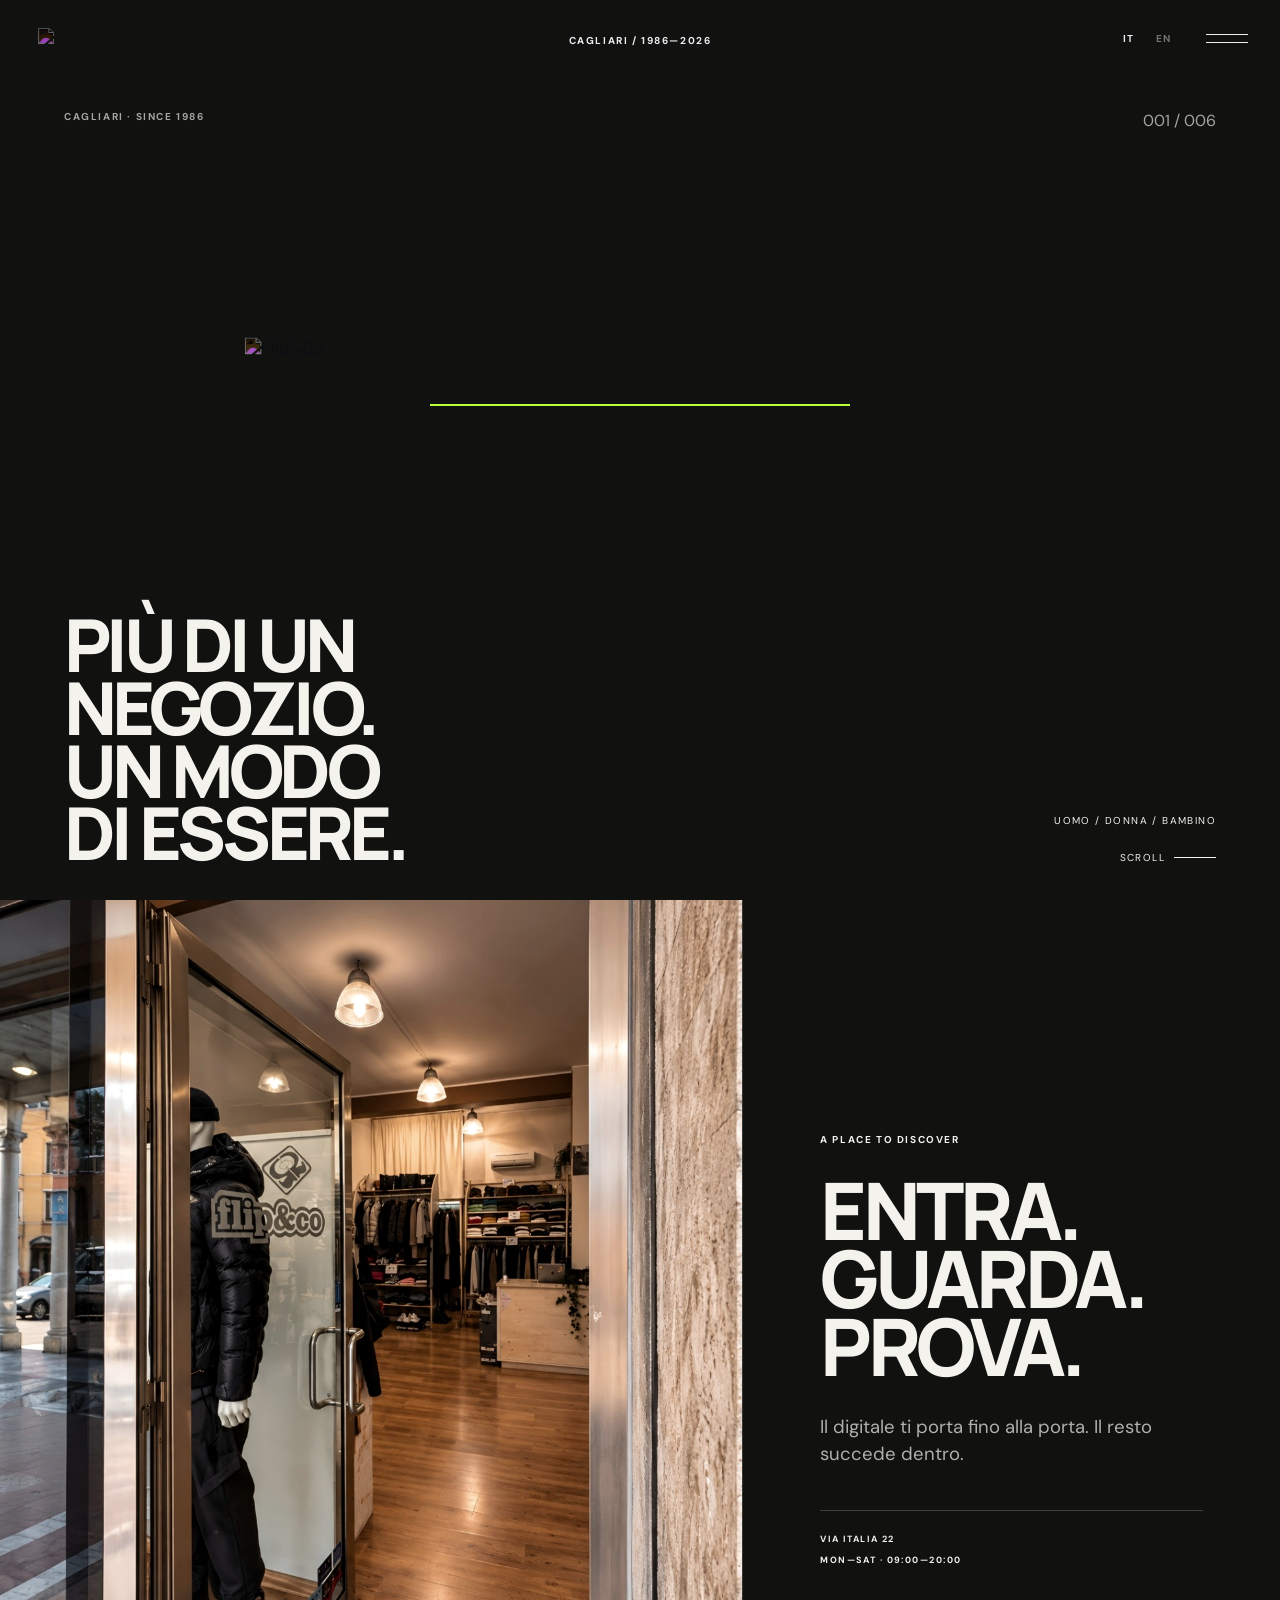
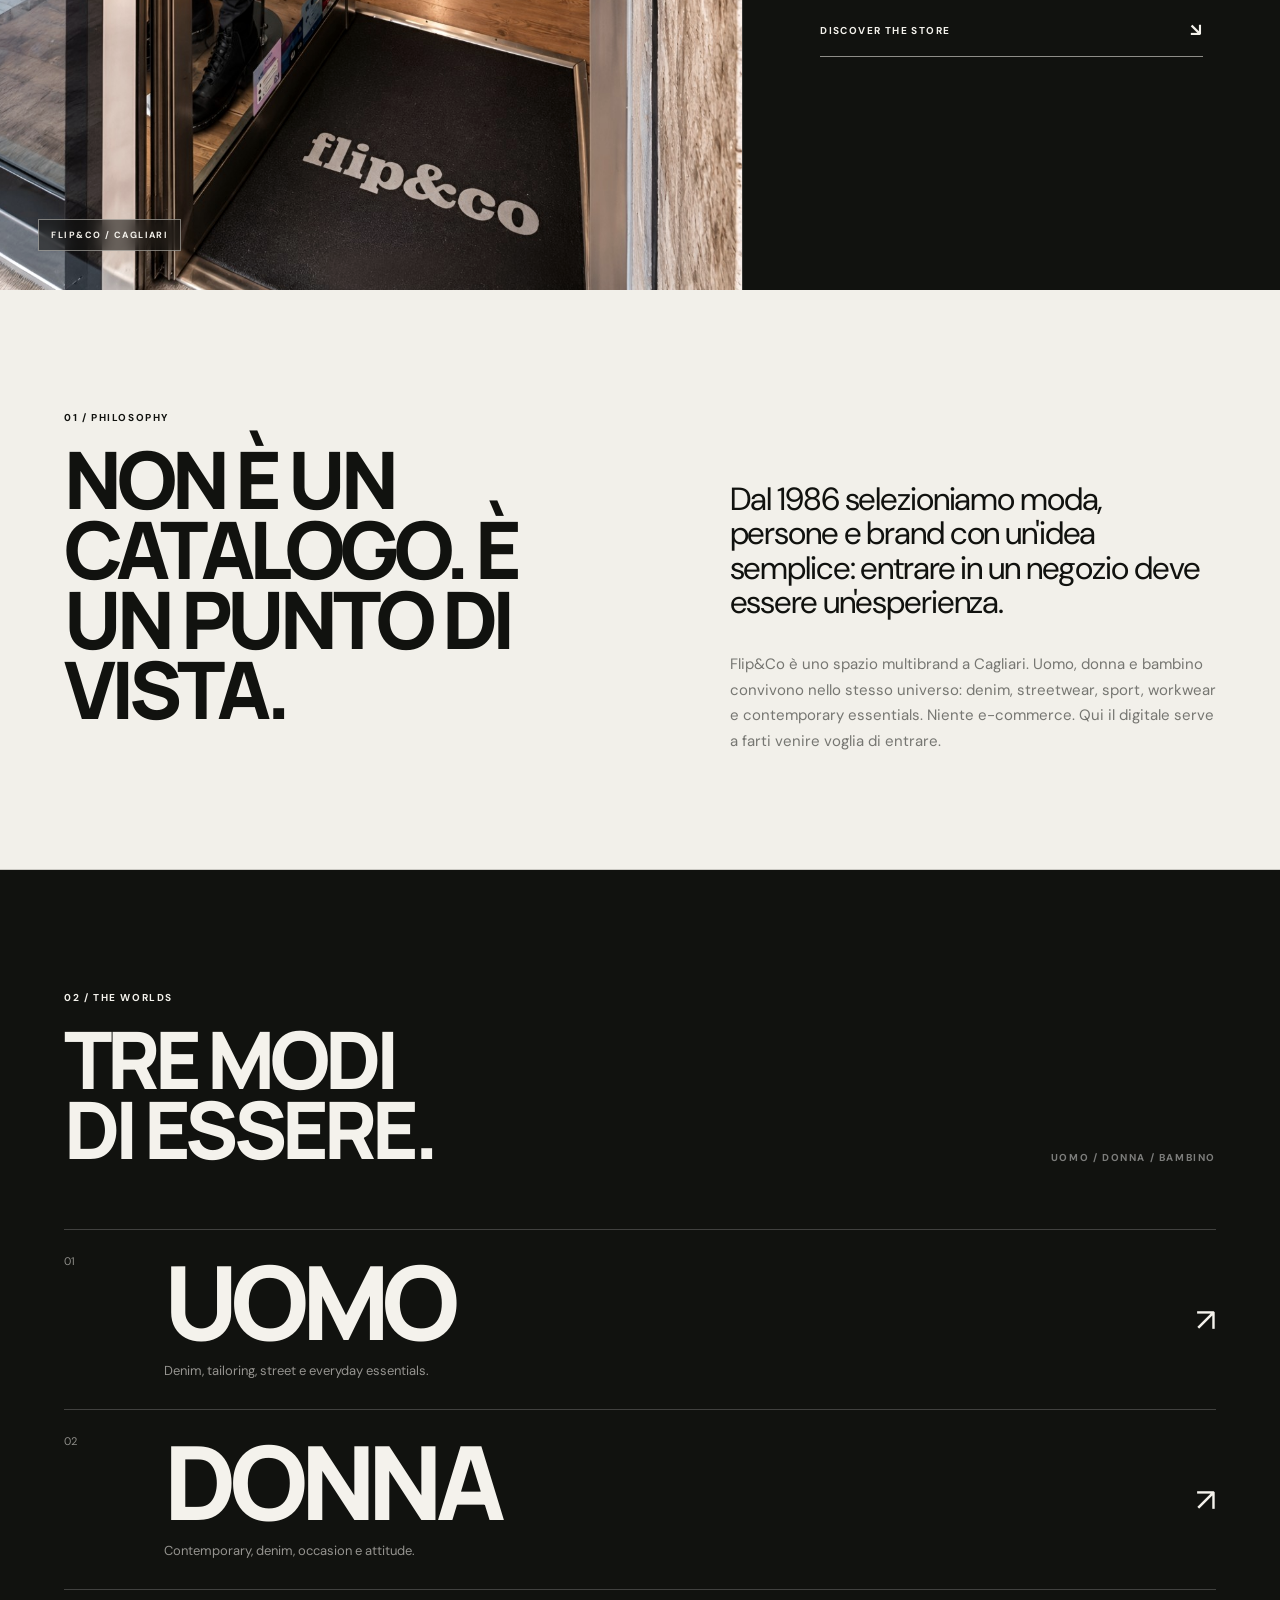
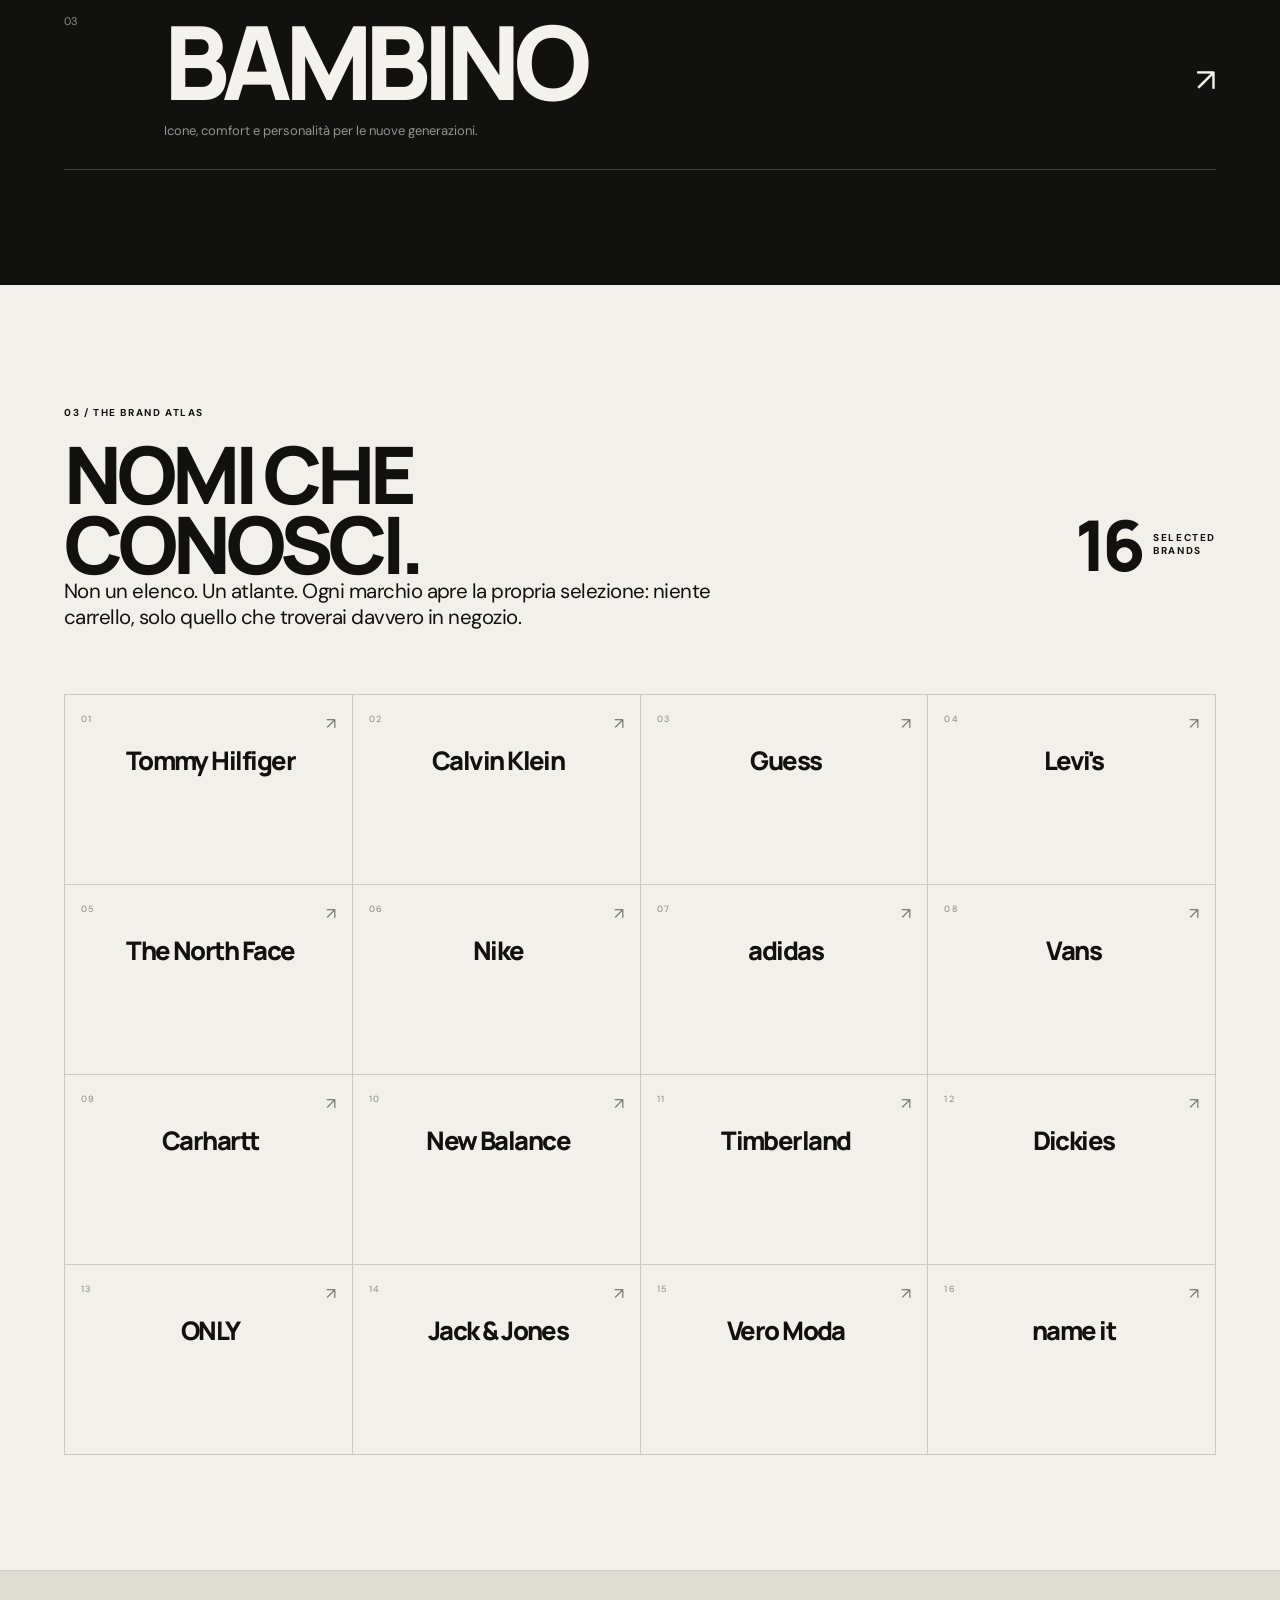
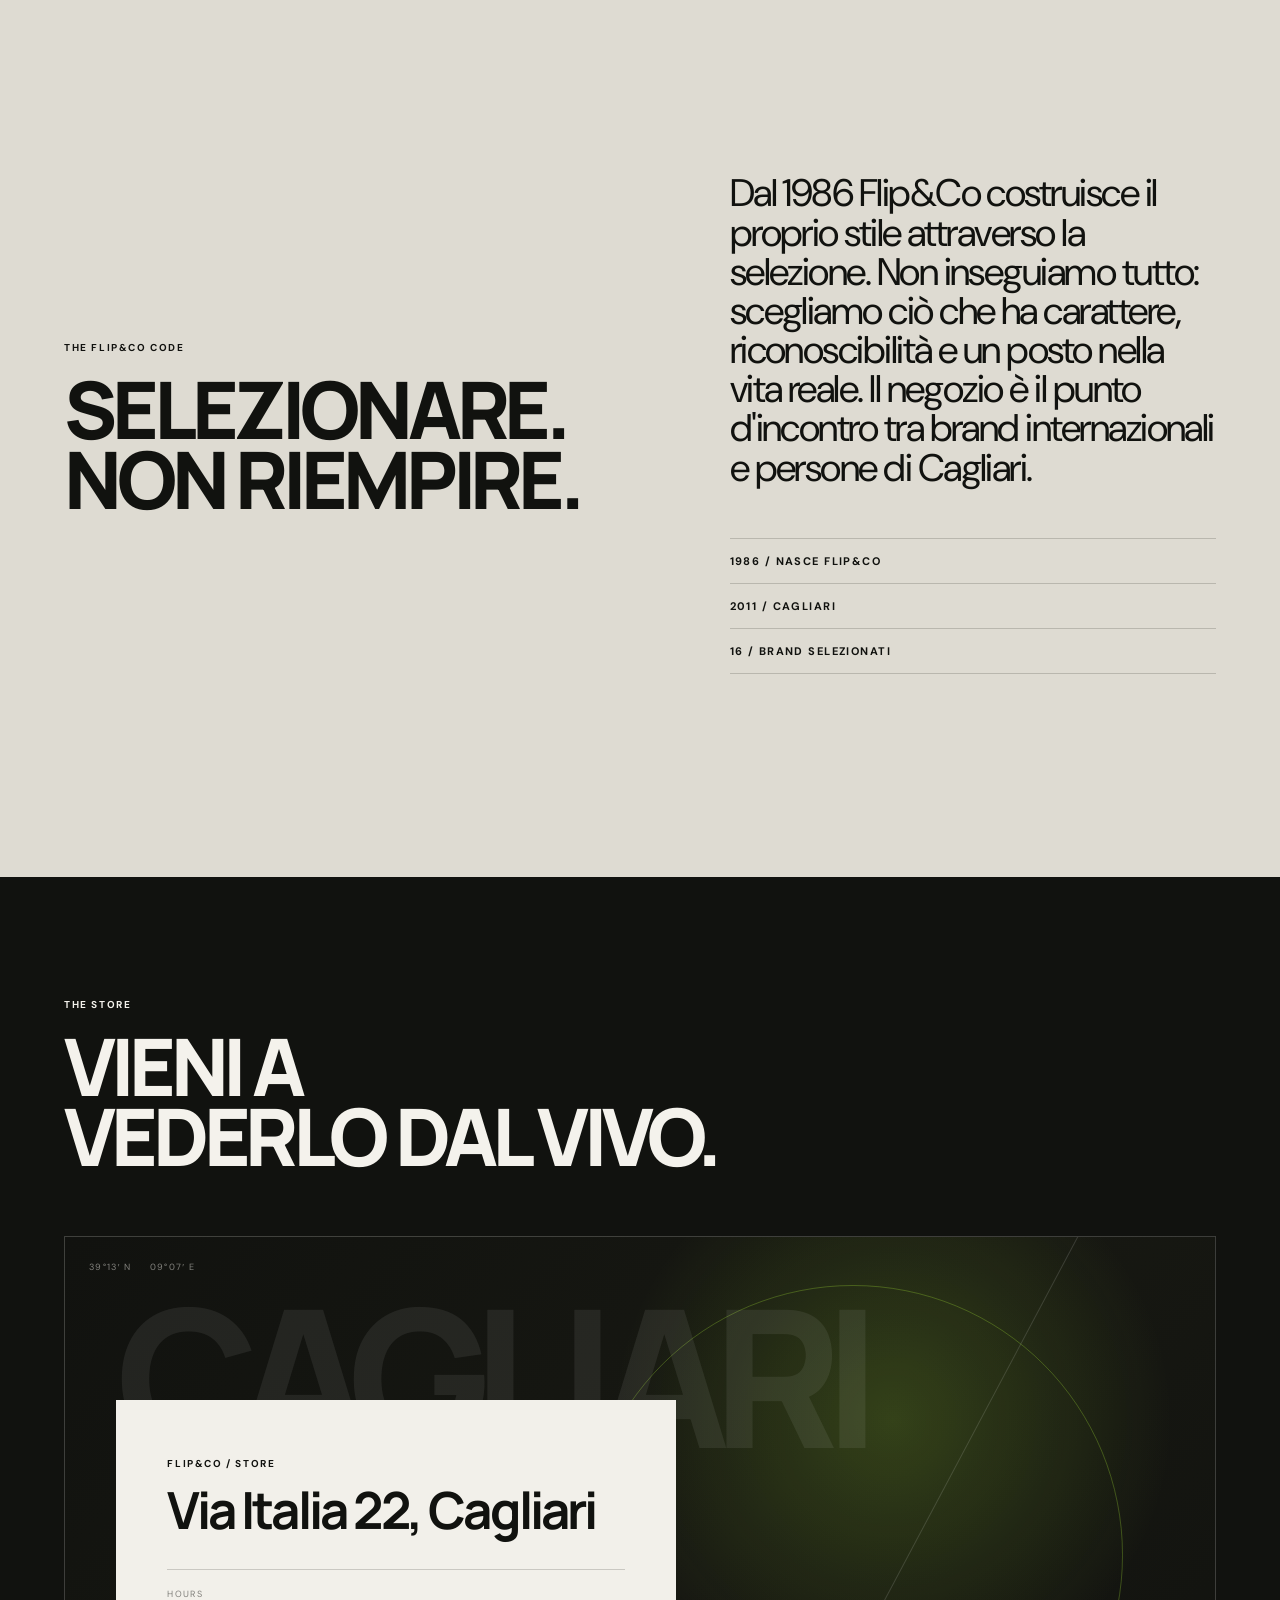
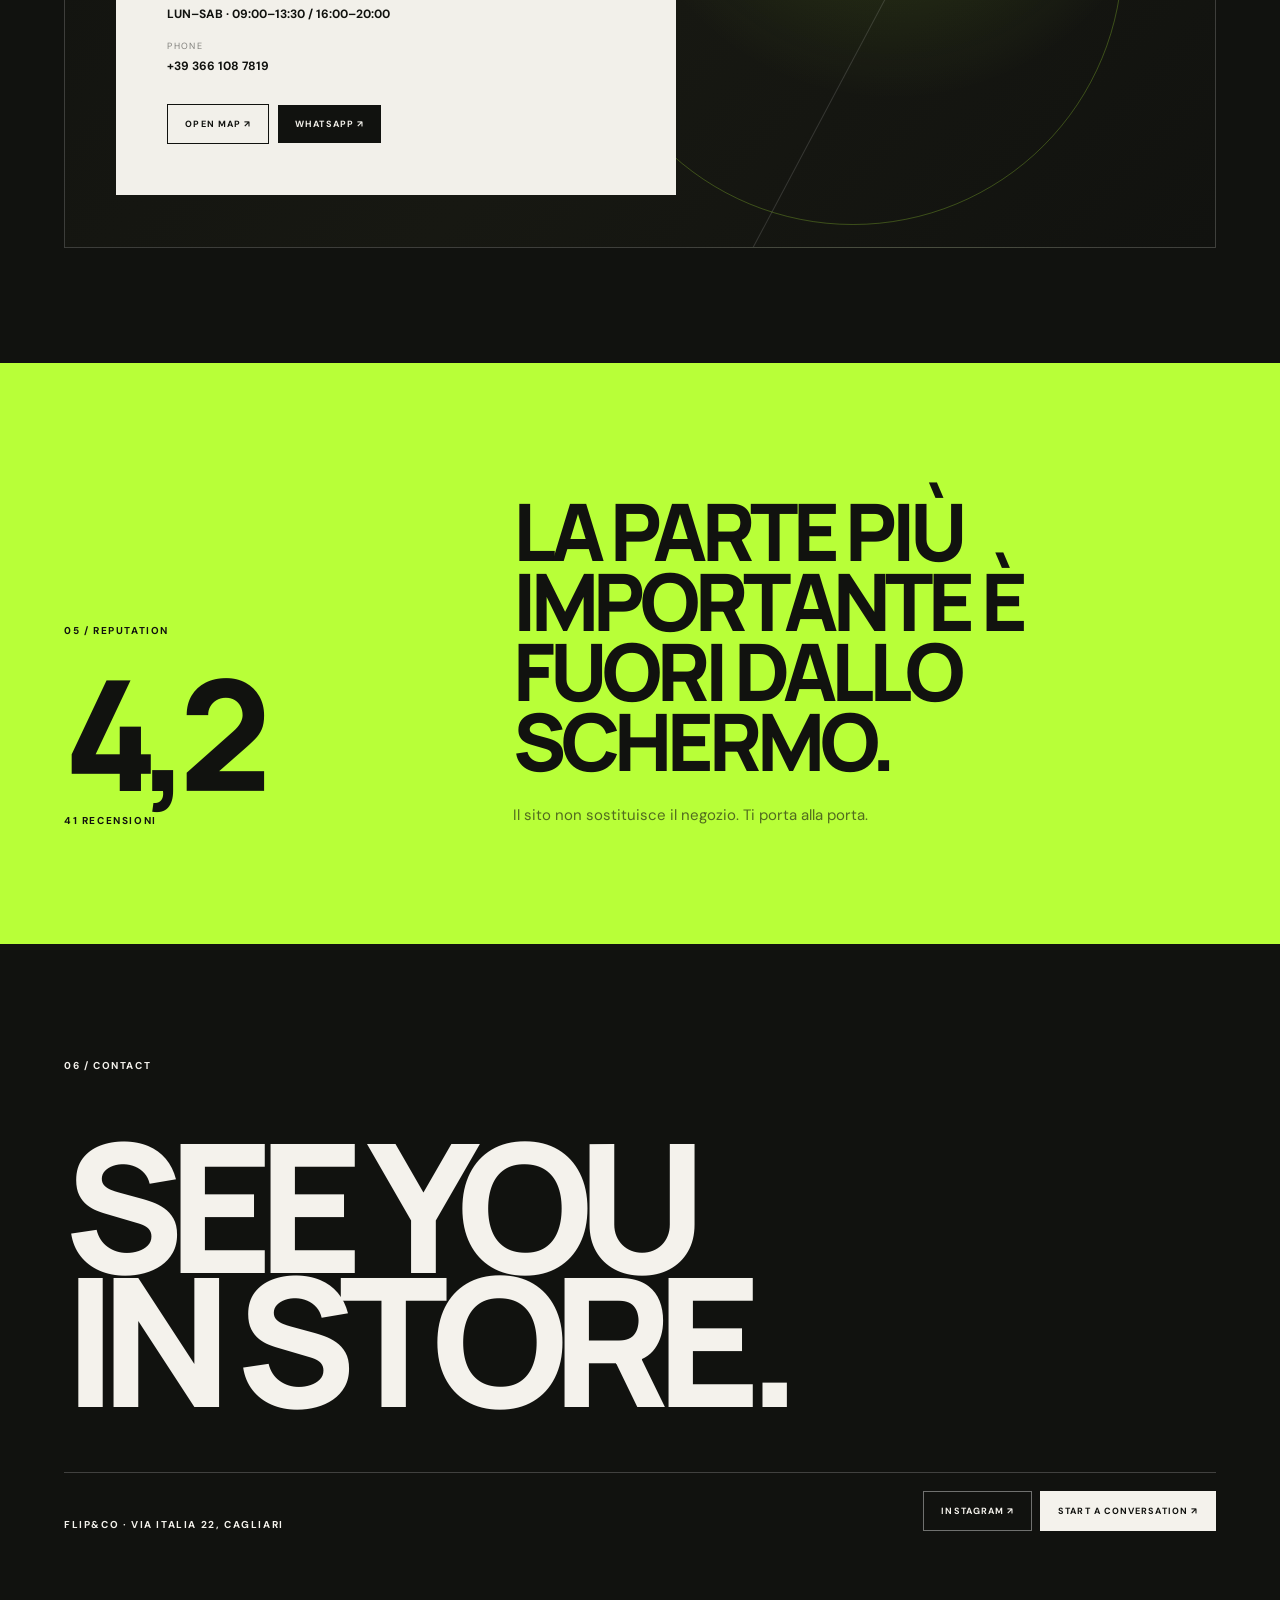
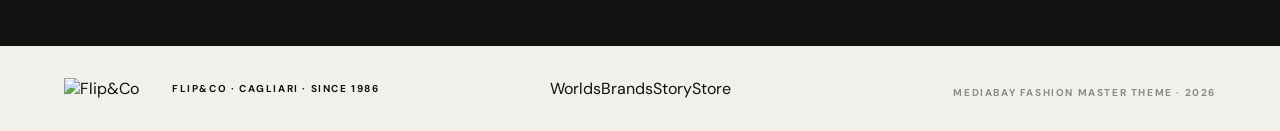
==== commit c0e044c2: "Add files via upload" ====
--- a/index.html
+++ b/index.html
@@ -12,7 +12,7 @@
 <link rel="stylesheet" href="style.css">
 </head>
 <body>
-<div id="loader" aria-hidden="true"><img class="loaderLogo" src="assets/logo-transparent-cropped.png" alt="Flip&Co"><div class="loaderLine"><i></i></div></div>
+<div id="loader" aria-hidden="true"><img class="loaderLogo" src="assets/logo-flipco-highres.png" alt="Flip&Co"><div class="loaderLine"><i></i></div></div>
 <div class="progress" aria-hidden="true"><span></span></div>
 <header class="site-header">
   <div class="header-inner">
@@ -38,6 +38,20 @@
     <div class="hero-top"><span id="heroKicker" class="micro"></span><span class="hero-index">001 / 006</span></div>
     <div class="hero-center"><img id="heroLogo" class="hero-logo" alt="Flip&Co"><div class="hero-rule"></div></div>
     <div class="hero-bottom"><div id="heroHeadline" class="hero-headline"></div><div class="hero-meta"><span id="heroMeta"></span><span class="scroll-cue">SCROLL <i></i></span></div></div>
+  </section>
+
+  <section class="store-feature" id="store-preview">
+    <div class="store-feature-media reveal">
+      <img src="assets/store-entrance.jpg" alt="Ingresso del negozio Flip&Co a Cagliari" loading="eager">
+      <span class="store-feature-label">FLIP&CO / CAGLIARI</span>
+    </div>
+    <div class="store-feature-copy reveal">
+      <span class="micro">A PLACE TO DISCOVER</span>
+      <h2 class="display">ENTRA.<br>GUARDA.<br>PROVA.</h2>
+      <p>Il digitale ti porta fino alla porta. Il resto succede dentro.</p>
+      <div class="store-feature-meta"><span>VIA ITALIA 22</span><span>MON—SAT · 09:00—20:00</span></div>
+      <a href="#store" class="feature-link">DISCOVER THE STORE <span>↘</span></a>
+    </div>
   </section>
 
   <section class="intro section-pad reveal">
--- a/style.css
+++ b/style.css
@@ -29,3 +29,51 @@
 @media(max-width:1000px){.brand-grid{grid-template-columns:repeat(3,minmax(0,1fr))}.selection-grid{grid-template-columns:1fr 1fr}.selection-card:nth-child(3n){border-right:1px solid rgba(255,255,255,.18)}.selection-card:nth-child(2n){border-right:0}.collection-intro-grid{gap:50px}}
 @media(max-width:800px){.hero-logo{width:94vw;max-height:38svh}.hero-headline{font-size:clamp(35px,10.5vw,68px);line-height:.88}.brand-grid{grid-template-columns:repeat(2,minmax(0,1fr))}.brand-item{min-height:160px}.brand-logo-wrap{height:76px}.brand-logo-wrap img{max-height:50px}.collection-intro-grid{grid-template-columns:1fr;gap:46px}.collection-intro .display{font-size:clamp(54px,15vw,100px)}.brand-hero{min-height:80svh;padding-top:90px}.brand-hero-top,.brand-hero-bottom{font-size:9px}.brand-logo-large{width:90vw;height:28svh}.selection-grid{grid-template-columns:1fr}.selection-card,.selection-card:nth-child(2n),.selection-card:nth-child(3n){border-right:0}.selection-card{min-height:205px}.visit-card h2{font-size:clamp(50px,14vw,92px);margin:55px 0}.visit-bottom{flex-direction:column;align-items:flex-start}.back-link{font-size:9px}}
 @media(max-width:430px){.hero-logo{width:96vw}.brand-grid{grid-template-columns:1fr 1fr}.brand-item{min-height:145px;padding:13px 10px}.brand-logo-wrap img{max-width:94%;max-height:42px}.brand-logo-large{height:24svh}.brand-tagline{font-size:9px}.display{font-size:clamp(44px,14vw,72px)}}
+
+/* V4 — real store imagery + cleaner editorial art direction */
+.store-feature{
+  display:grid;
+  grid-template-columns:minmax(0,1.16fr) minmax(320px,.84fr);
+  min-height:88svh;
+  background:#11120f;
+  color:#f4f2ec;
+  overflow:hidden;
+}
+.store-feature-media{position:relative;min-height:88svh;overflow:hidden}
+.store-feature-media img{
+  width:100%;height:100%;object-fit:cover;object-position:center center;
+  display:block;filter:saturate(.82) contrast(1.03);
+  transform:scale(1.01);
+  transition:transform 1.2s cubic-bezier(.2,.7,.2,1);
+}
+.store-feature-media:hover img{transform:scale(1.035)}
+.store-feature-label{
+  position:absolute;left:clamp(18px,3vw,44px);bottom:clamp(18px,3vw,40px);
+  padding:9px 12px;border:1px solid rgba(244,242,236,.45);
+  background:rgba(17,18,15,.55);backdrop-filter:blur(8px);
+  font-size:9px;letter-spacing:.16em;font-weight:700;
+}
+.store-feature-copy{
+  display:flex;flex-direction:column;justify-content:center;
+  padding:clamp(48px,7vw,110px) clamp(28px,6vw,92px);
+  border-left:1px solid rgba(244,242,236,.16);
+}
+.store-feature-copy h2{font-family:Manrope,Arial,sans-serif;font-weight:800;font-size:clamp(48px,6.2vw,108px);line-height:.86;letter-spacing:-.055em;margin:30px 0 34px;overflow-wrap:anywhere}
+.store-feature-copy p{max-width:360px;font-size:clamp(16px,1.45vw,21px);line-height:1.45;color:rgba(244,242,236,.7);margin:0 0 42px}
+.store-feature-meta{display:flex;flex-direction:column;gap:9px;padding-top:22px;border-top:1px solid rgba(244,242,236,.2);font-size:9px;letter-spacing:.16em;font-weight:700}
+.feature-link{display:flex;justify-content:space-between;align-items:center;margin-top:38px;padding:14px 0;border-bottom:1px solid rgba(244,242,236,.55);font-size:10px;letter-spacing:.14em;font-weight:700}
+.feature-link span{font-size:18px;transition:transform .25s ease}.feature-link:hover span{transform:translate(4px,4px)}
+.hero-logo{width:min(78vw,760px);max-height:42svh;object-fit:contain}
+.loaderLogo{width:min(76vw,520px);max-height:30svh}
+@media(max-width:820px){
+  .store-feature{grid-template-columns:1fr;min-height:auto}
+  .store-feature-media{min-height:70svh;max-height:78svh}
+  .store-feature-copy{min-height:68svh;padding:58px 22px 70px;border-left:0;border-top:1px solid rgba(244,242,236,.16)}
+  .store-feature-copy h2{font-size:clamp(52px,15vw,92px);margin:24px 0 28px}
+  .store-feature-copy p{font-size:17px}
+}
+@media(max-width:420px){
+  .hero-logo{width:88vw;max-height:35svh}
+  .store-feature-media{min-height:62svh}
+  .store-feature-copy{min-height:62svh}
+}
